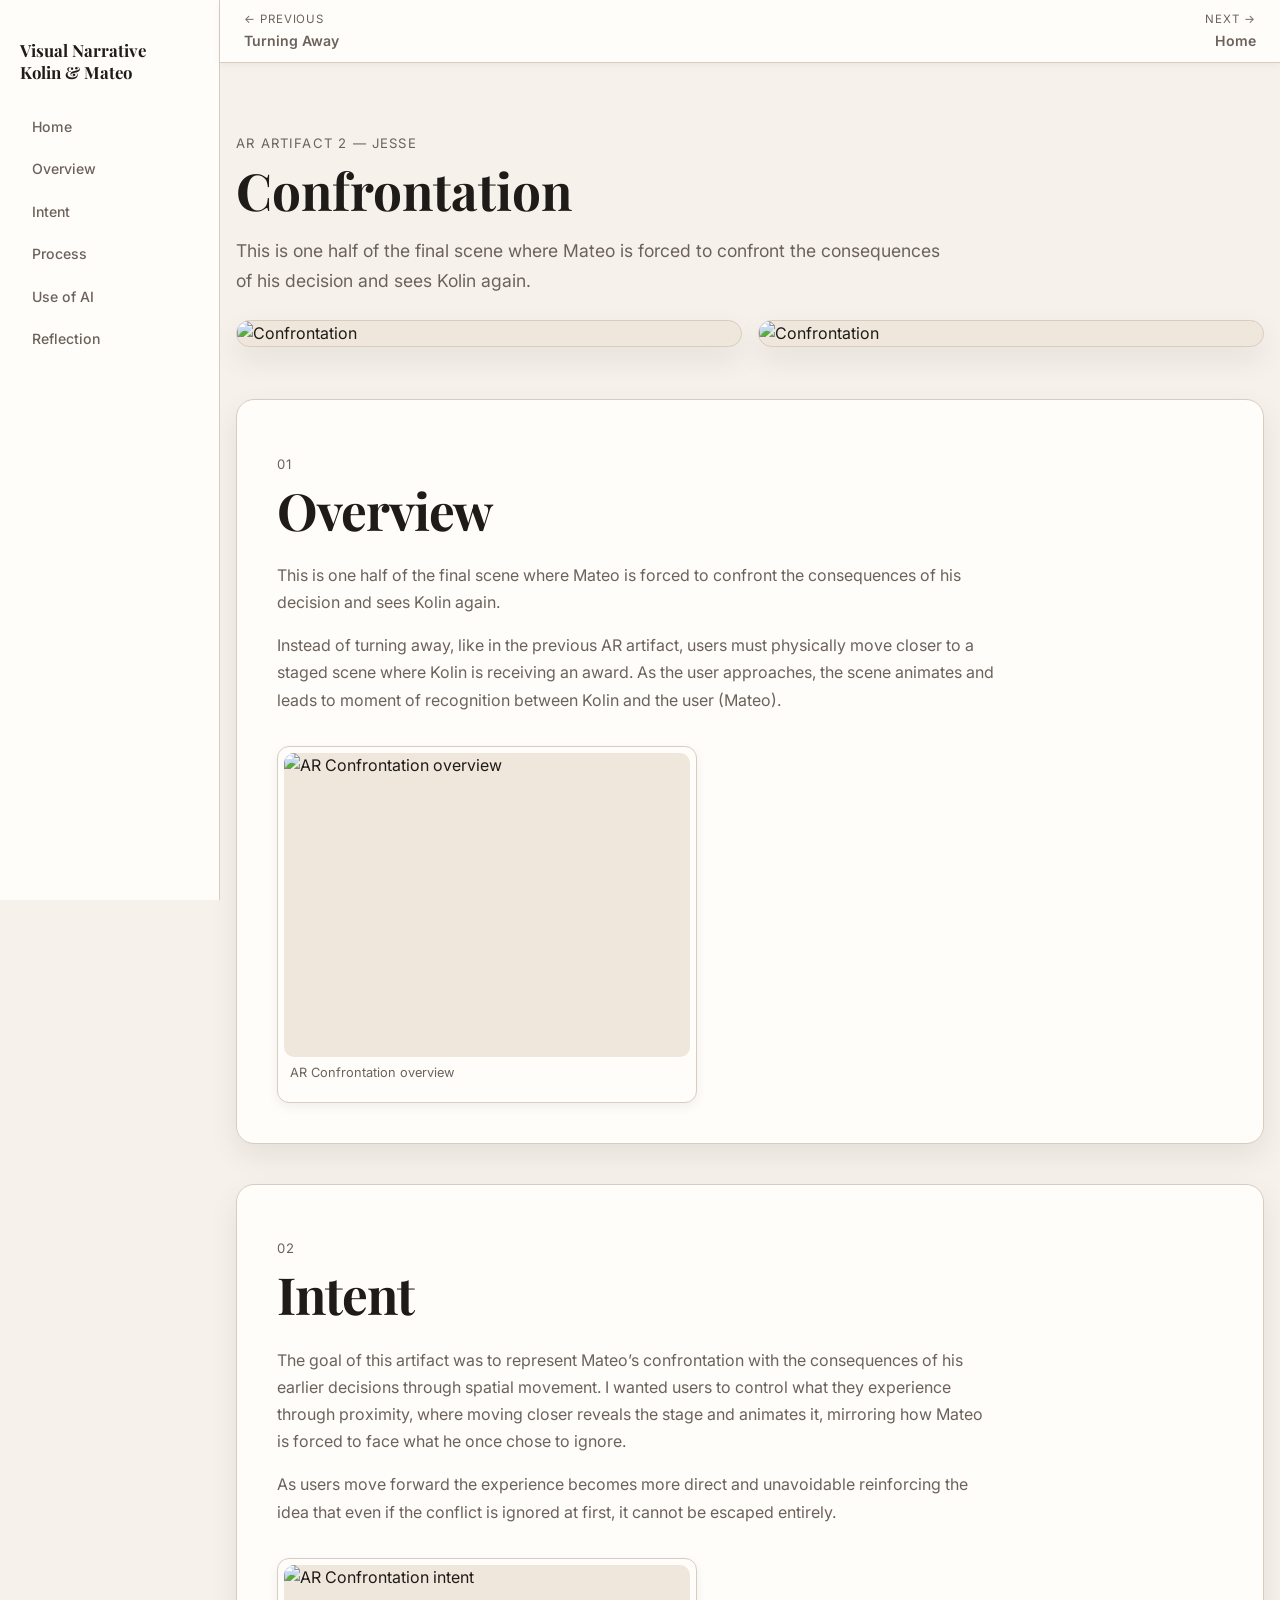
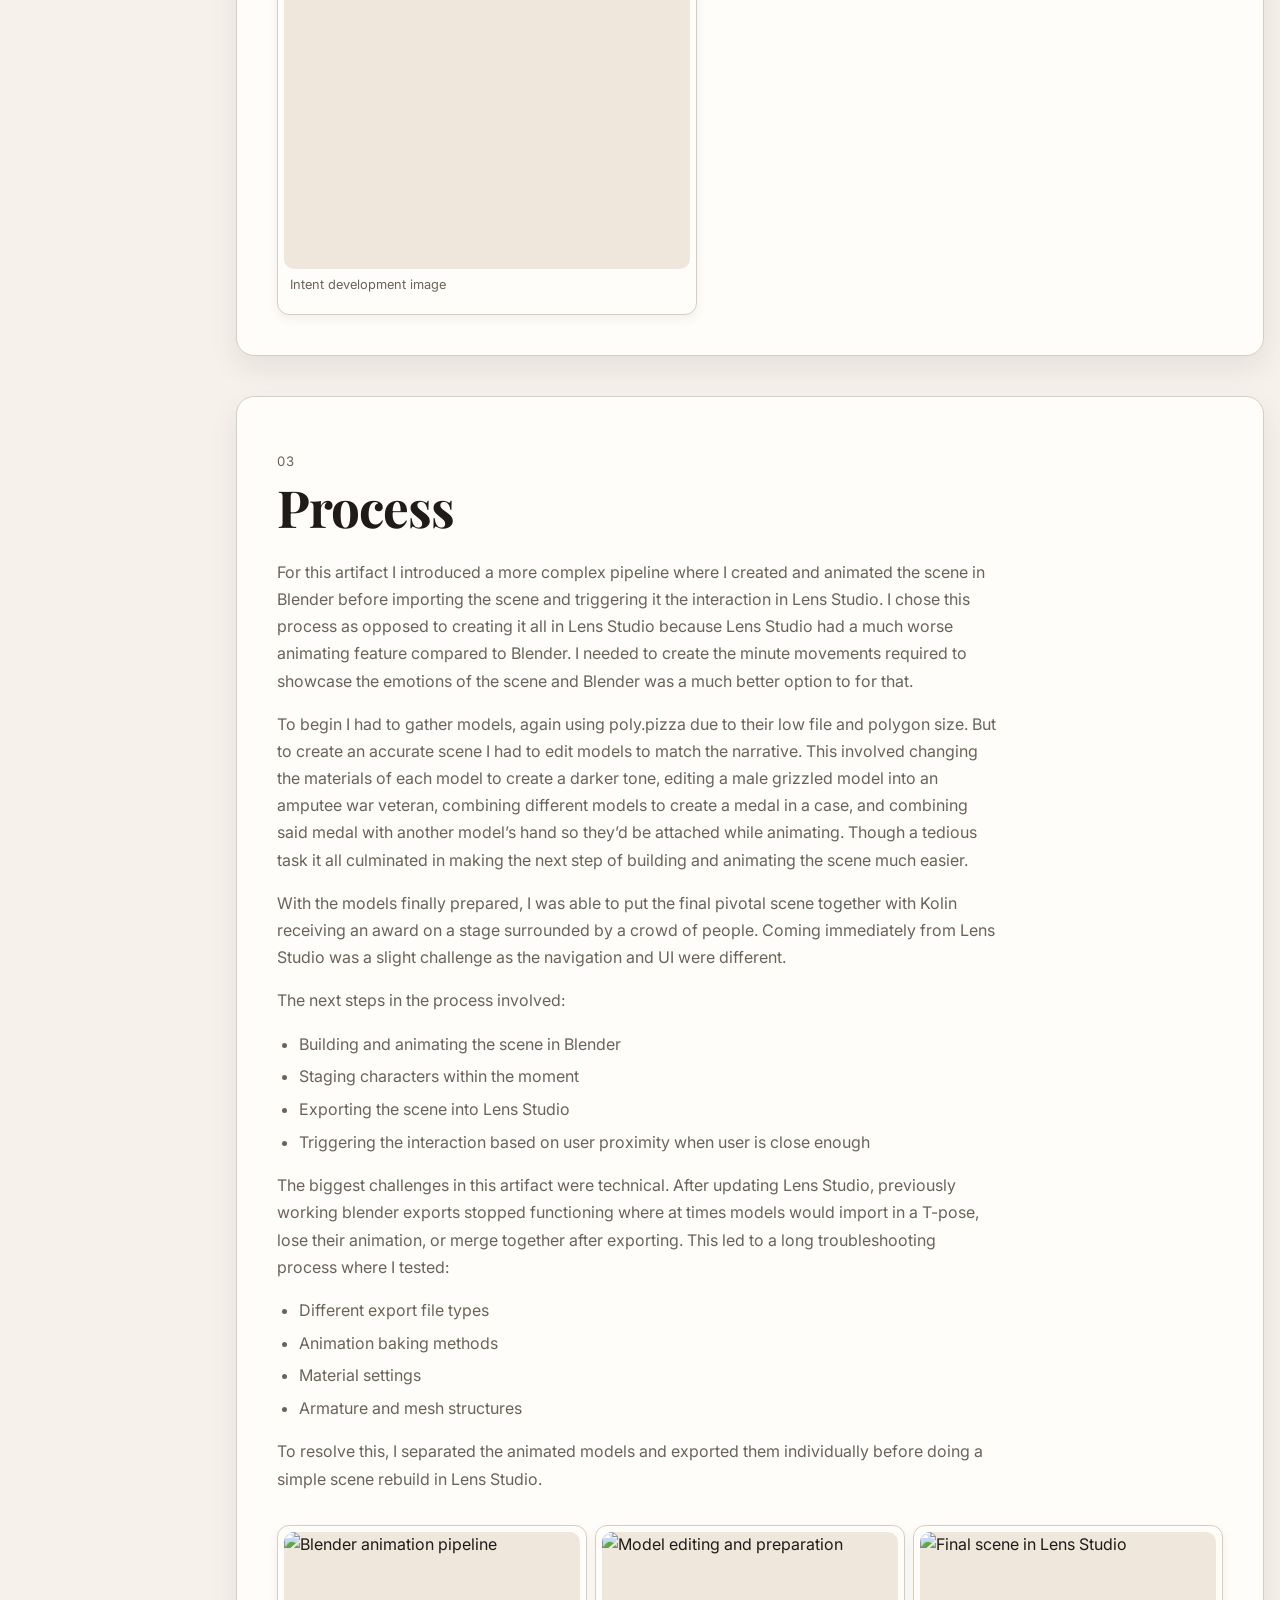
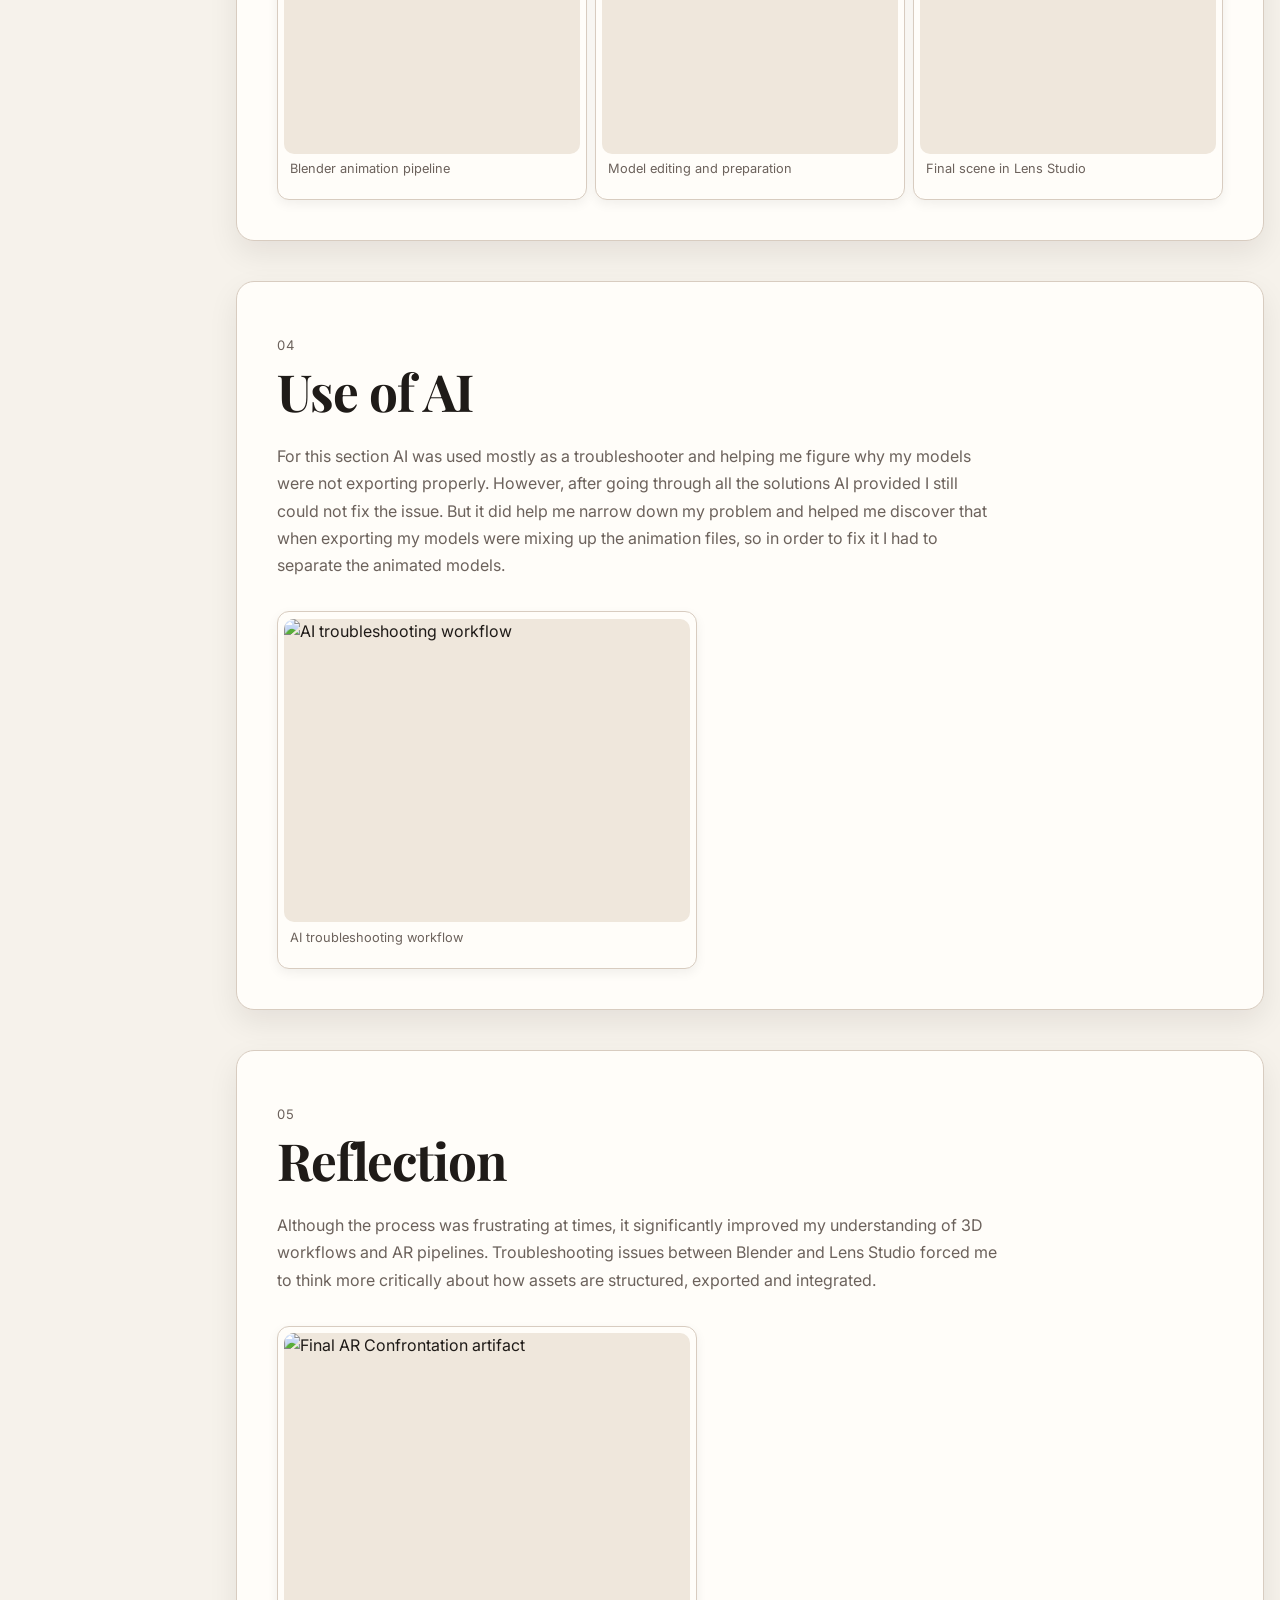
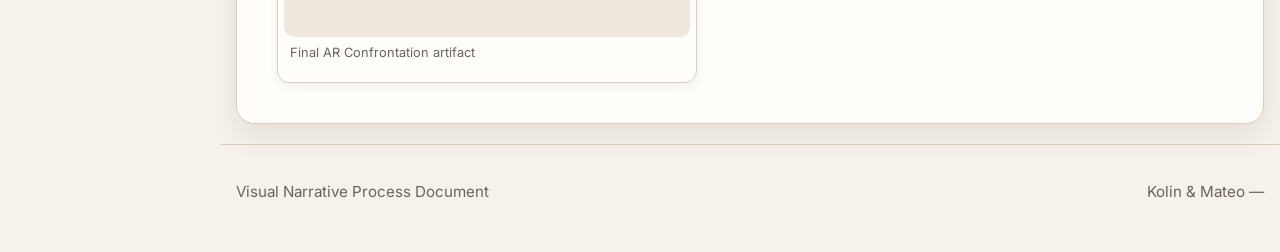
==== ar-confrontation.html @ abfa2b2f "Initial commit: Kolin & Mateo Process Document" ====
<!DOCTYPE html>
<html lang="en">
<head>
  <meta charset="UTF-8" />
  <meta name="viewport" content="width=device-width, initial-scale=1.0" />
  <title>Confrontation | Kolin &amp; Mateo</title>
  <link rel="preconnect" href="https://fonts.googleapis.com">
  <link rel="preconnect" href="https://fonts.gstatic.com" crossorigin>
  <link href="https://fonts.googleapis.com/css2?family=Inter:wght@400;500;600;700;800&family=Playfair+Display:wght@600;700&display=swap" rel="stylesheet">
  <link rel="stylesheet" href="style.css" />
  <script src="script.js" defer></script>
</head>
<body class="has-sidebar">

  <aside class="page-sidebar">
    <div class="sidebar-title"><a href="index.html">Visual Narrative<br>Kolin &amp; Mateo</a></div>
    <nav class="sidebar-nav">
      <a href="index.html">Home</a>
      <a href="#overview">Overview</a>
      <a href="#intent">Intent</a>
      <a href="#process">Process</a>
      <a href="#ai">Use of AI</a>
      <a href="#reflection">Reflection</a>
    </nav>
  </aside>

  <nav class="page-topnav">
    <a href="ar-turn-around.html" class="nav-prev"><span class="nav-label">&larr; Previous</span>Turning Away</a>
    <a href="index.html" class="nav-next"><span class="nav-label">Next &rarr;</span>Home</a>
  </nav>

  <main>
    <section class="page-hero">
      <div class="container">
        <p class="eyebrow">AR Artifact 2 &mdash; Jesse</p>
        <h2>Confrontation</h2>
        <p class="hero-description">This is one half of the final scene where Mateo is forced to confront the consequences of his decision and sees Kolin again.</p>
        <div class="hero-gallery">
          <div class="image-frame">
            <img src="images/ar-confrontation-hero-1.jpg" alt="Confrontation" />
          </div>
          <div class="image-frame">
            <img src="images/ar-confrontation-hero-2.jpg" alt="Confrontation" />
          </div>
        </div>
      </div>
    </section>

    <section class="section" id="overview">
      <div class="container"><div class="section-card">
        <div class="section-heading"><p class="section-label">01</p><h2>Overview</h2></div>
        <div class="content-block">
          <p>This is one half of the final scene where Mateo is forced to confront the consequences of his decision and sees Kolin again.</p>
          <p>Instead of turning away, like in the previous AR artifact, users must physically move closer to a staged scene where Kolin is receiving an award. As the user approaches, the scene animates and leads to moment of recognition between Kolin and the user (Mateo).</p>
        </div>

        <div class="media-grid single">
          <div class="thumb-card">
            <div class="image-frame"><img class="clickable-image" src="images/ar-confrontation-overview.jpg" alt="AR Confrontation overview" data-caption="Overview &mdash; AR confrontation experience" /></div>
            <p class="caption">AR Confrontation overview</p>
          </div>
        </div>
      </div></div>
    </section>

    <section class="section" id="intent">
      <div class="container"><div class="section-card">
        <div class="section-heading"><p class="section-label">02</p><h2>Intent</h2></div>
        <div class="content-block">
          <p>The goal of this artifact was to represent Mateo&rsquo;s confrontation with the consequences of his earlier decisions through spatial movement. I wanted users to control what they experience through proximity, where moving closer reveals the stage and animates it, mirroring how Mateo is forced to face what he once chose to ignore.</p>
          <p>As users move forward the experience becomes more direct and unavoidable reinforcing the idea that even if the conflict is ignored at first, it cannot be escaped entirely.</p>
        </div>

        <div class="media-grid single">
          <div class="thumb-card">
            <div class="image-frame"><img class="clickable-image" src="images/ar-confrontation-intent.jpg" alt="AR Confrontation intent" data-caption="Intent &mdash; proximity-based interaction" /></div>
            <p class="caption">Intent development image</p>
          </div>
        </div>
      </div></div>
    </section>

    <section class="section" id="process">
      <div class="container"><div class="section-card">
        <div class="section-heading"><p class="section-label">03</p><h2>Process</h2></div>
        <div class="content-block">
          <p>For this artifact I introduced a more complex pipeline where I created and animated the scene in Blender before importing the scene and triggering it the interaction in Lens Studio. I chose this process as opposed to creating it all in Lens Studio because Lens Studio had a much worse animating feature compared to Blender. I needed to create the minute movements required to showcase the emotions of the scene and Blender was a much better option to for that.</p>

          <p>To begin I had to gather models, again using poly.pizza due to their low file and polygon size. But to create an accurate scene I had to edit models to match the narrative. This involved changing the materials of each model to create a darker tone, editing a male grizzled model into an amputee war veteran, combining different models to create a medal in a case, and combining said medal with another model&rsquo;s hand so they&rsquo;d be attached while animating. Though a tedious task it all culminated in making the next step of building and animating the scene much easier.</p>

          <p>With the models finally prepared, I was able to put the final pivotal scene together with Kolin receiving an award on a stage surrounded by a crowd of people. Coming immediately from Lens Studio was a slight challenge as the navigation and UI were different.</p>
          <p>The next steps in the process involved:</p>
          <ul>
            <li>Building and animating the scene in Blender</li>
            <li>Staging characters within the moment</li>
            <li>Exporting the scene into Lens Studio</li>
            <li>Triggering the interaction based on user proximity when user is close enough</li>
          </ul>

          <p>The biggest challenges in this artifact were technical. After updating Lens Studio, previously working blender exports stopped functioning where at times models would import in a T-pose, lose their animation, or merge together after exporting. This led to a long troubleshooting process where I tested:</p>
          <ul>
            <li>Different export file types</li>
            <li>Animation baking methods</li>
            <li>Material settings</li>
            <li>Armature and mesh structures</li>
          </ul>
          <p>To resolve this, I separated the animated models and exported them individually before doing a simple scene rebuild in Lens Studio.</p>
        </div>

        <div class="media-grid">
          <div class="thumb-card">
            <div class="image-frame"><img class="clickable-image" src="images/ar-confrontation-process-1.jpg" alt="Blender animation pipeline" data-caption="Process &mdash; Blender animation pipeline" /></div>
            <p class="caption">Blender animation pipeline</p>
          </div>
          <div class="thumb-card">
            <div class="image-frame"><img class="clickable-image" src="images/ar-confrontation-process-2.jpg" alt="Model editing and preparation" data-caption="Process &mdash; model editing and preparation" /></div>
            <p class="caption">Model editing and preparation</p>
          </div>
          <div class="thumb-card">
            <div class="image-frame"><img class="clickable-image" src="images/ar-confrontation-process-3.jpg" alt="Final scene in Lens Studio" data-caption="Process &mdash; final scene in Lens Studio" /></div>
            <p class="caption">Final scene in Lens Studio</p>
          </div>
        </div>
      </div></div>
    </section>

    <section class="section" id="ai">
      <div class="container"><div class="section-card">
        <div class="section-heading"><p class="section-label">04</p><h2>Use of AI</h2></div>
        <div class="content-block">
          <p>For this section AI was used mostly as a troubleshooter and helping me figure why my models were not exporting properly. However, after going through all the solutions AI provided I still could not fix the issue. But it did help me narrow down my problem and helped me discover that when exporting my models were mixing up the animation files, so in order to fix it I had to separate the animated models.</p>
        </div>

        <div class="media-grid single">
          <div class="thumb-card">
            <div class="image-frame"><img class="clickable-image" src="images/ar-confrontation-ai.jpg" alt="AI troubleshooting workflow" data-caption="Use of AI &mdash; troubleshooting export issues" /></div>
            <p class="caption">AI troubleshooting workflow</p>
          </div>
        </div>
      </div></div>
    </section>

    <section class="section" id="reflection">
      <div class="container"><div class="section-card">
        <div class="section-heading"><p class="section-label">05</p><h2>Reflection</h2></div>
        <div class="content-block">
          <p>Although the process was frustrating at times, it significantly improved my understanding of 3D workflows and AR pipelines. Troubleshooting issues between Blender and Lens Studio forced me to think more critically about how assets are structured, exported and integrated.</p>
        </div>

        <div class="media-grid single">
          <div class="thumb-card">
            <div class="image-frame"><img class="clickable-image" src="images/ar-confrontation-reflection.jpg" alt="Final AR Confrontation artifact" data-caption="Reflection &mdash; final AR artifact" /></div>
            <p class="caption">Final AR Confrontation artifact</p>
          </div>
        </div>
      </div></div>
    </section>
  </main>

  <footer class="site-footer"><div class="container footer-content"><p>Visual Narrative Process Document</p><p>Kolin &amp; Mateo &mdash;</p></div></footer>
</body>
</html>
---- style.css ----
/* ══════════════════════════════════════════════════
   style.css — Kolin & Mateo Process Document
   Base tokens + Gallery system + Artifact page styles
   ══════════════════════════════════════════════════ */

/* ── Design Tokens ── */
:root {
  --bg: #f6f2eb;
  --surface: #fffdf9;
  --surface-2: #efe7dc;
  --text: #1f1b18;
  --muted: #6c625c;
  --line: #d8ccc0;

  --accent-war: #7b2d26;
  --accent-war-dark: #351714;
  --accent-ar: #3c5a72;
  --accent-ar-dark: #1f313f;

  --shadow: 0 12px 30px rgba(22, 16, 12, 0.08);
  --radius-lg: 24px;
  --radius-md: 18px;
  --radius-sm: 12px;

  --max-width: 1180px;

  /* Gallery-specific tokens — tweak these to customise */
  --circle-size-active: 280px;      /* Active circle diameter */
  --circle-size-inactive: 140px;    /* Inactive circle diameter */
  --circle-gap: 1.5rem;             /* Space between circles */
  --circle-transition: 0.6s;        /* Scale/opacity transition duration */
  --circle-easing: cubic-bezier(0.22, 1, 0.36, 1); /* Smooth ease-out */
  --spin-speed: 0.15;               /* Degrees of rotation per pixel scrolled */
}

/* ── Reset & Base ── */
* { box-sizing: border-box; }
html { scroll-behavior: smooth; }

body {
  margin: 0;
  font-family: "Inter", sans-serif;
  background: var(--bg);
  color: var(--text);
  line-height: 1.6;
}

img { max-width: 100%; display: block; }
a   { color: inherit; text-decoration: none; }

.container {
  width: min(100% - 2rem, var(--max-width));
  margin: 0 auto;
}

/* ── Sticky Header ── */
.site-header {
  position: sticky;
  top: 0;
  z-index: 100;
  backdrop-filter: blur(10px);
  background: rgba(246, 242, 235, 0.88);
  border-bottom: 1px solid rgba(216, 204, 192, 0.8);
}

.nav {
  display: flex;
  justify-content: space-between;
  align-items: center;
  gap: 2rem;
  padding: 1rem 0;
}

.logo-line {
  display: block;
  font-size: 0.8rem;
  letter-spacing: 0.08em;
  text-transform: uppercase;
  color: var(--muted);
}

.logo h1 {
  margin: 0.15rem 0 0;
  font-size: 1.25rem;
  font-weight: 800;
}

.site-nav {
  display: flex;
  gap: 1.25rem;
  flex-wrap: wrap;
}

.site-nav a {
  font-size: 0.95rem;
  color: var(--muted);
  padding: 0.3rem 0.6rem;
  border-radius: var(--radius-sm);
  transition: color 0.2s ease, background 0.2s ease;
}

.site-nav a:hover {
  color: var(--text);
}

.site-nav a.active {
  background: var(--text);
  color: var(--surface);
  font-weight: 600;
}

/* ── Hero ── */
.hero {
  padding: 6rem 0 4rem;
}

.hero-grid {
  display: grid;
  grid-template-columns: 1.2fr 0.8fr;
  gap: 3rem;
  align-items: center;
}

.hero-text {
  /* text side needs no extra styles */
}

.hero-images {
  display: flex;
  gap: 1.25rem;
  justify-content: center;
  align-items: flex-end;
}

.hero-img-wrapper {
  position: relative;
  flex: 1;
  max-width: 220px;
  border-radius: var(--radius-md);
  overflow: hidden;
  box-shadow: var(--shadow);
  border: 1px solid var(--line);
}

/* Offset the second image upward for a staggered editorial feel */
.hero-img-wrapper:nth-child(2) {
  transform: translateY(-2rem);
}

.hero-img-wrapper img {
  width: 100%;
  aspect-ratio: 2 / 3;
  object-fit: cover;
  display: block;
}

.hero-img-label {
  position: absolute;
  bottom: 0;
  left: 0;
  right: 0;
  padding: 0.6rem 0.75rem;
  font-size: 0.82rem;
  font-weight: 700;
  letter-spacing: 0.04em;
  text-transform: uppercase;
  color: #fff;
  background: linear-gradient(to top, rgba(31, 27, 24, 0.7), transparent);
}

.eyebrow,
.section-label {
  font-size: 0.82rem;
  text-transform: uppercase;
  letter-spacing: 0.09em;
  color: var(--muted);
  margin-bottom: 0.5rem;
}

.hero h2,
.hero-headline,
.section-heading h2,
.feature-text h2 {
  font-family: "Playfair Display", serif;
  line-height: 1.08;
  letter-spacing: -0.02em;
}

.hero-headline {
  font-size: clamp(2.8rem, 5.5vw, 5rem);
  margin: 0 0 1.25rem;
  max-width: 14ch;
}

.hero-description {
  max-width: 52ch;
  color: var(--muted);
  font-size: 1.1rem;
  line-height: 1.7;
}

.hero-buttons {
  margin-top: 2rem;
  display: flex;
  gap: 1rem;
  flex-wrap: wrap;
}

/* ── Buttons ── */
.btn {
  display: inline-flex;
  align-items: center;
  justify-content: center;
  min-height: 48px;
  padding: 0.8rem 1.15rem;
  border-radius: 999px;
  font-weight: 600;
  border: 1px solid transparent;
  transition: 0.2s ease;
  cursor: pointer;
  font-family: inherit;
  font-size: 0.95rem;
}

.btn-primary {
  background: var(--text);
  color: #fff;
}

.btn-primary:hover {
  transform: translateY(-1px);
}

.btn-secondary {
  border-color: var(--line);
  background: transparent;
}

.btn-secondary:hover {
  background: rgba(255, 255, 255, 0.4);
}

.btn-sm {
  min-height: 40px;
  padding: 0.5rem 1rem;
  font-size: 0.88rem;
}


/* ══════════════════════════════════════════════════
   GALLERY — Scroll-Driven Circular Showcase
   ══════════════════════════════════════════════════ */

/* The section itself has no padding; the runway creates scroll room */
.gallery-section {
  position: relative;
}

/* Tall invisible block that provides scroll distance for the animation.
   Each item gets ~100vh of scroll space. */
.gallery-scroll-runway {
  height: 800vh; /* 8 items × 100vh per item */
  position: relative;
}

/* The visible gallery stays pinned while the user scrolls through the runway */
.gallery-sticky {
  position: sticky;
  top: 0;
  height: 100vh;
  display: flex;
  align-items: center;
  overflow: hidden;
}

/* Desktop: circles left, info right */
.gallery-layout {
  display: grid;
  grid-template-columns: 1fr 1fr;
  gap: 4rem;
  align-items: center;
}

/* ── Circle Cluster ── */
.gallery-circles {
  display: flex;
  flex-wrap: wrap;
  justify-content: center;
  align-items: center;
  gap: var(--circle-gap);
  padding: 2rem 0;
}

/* Individual circle button */
.gallery-circle {
  width: var(--circle-size-inactive);
  height: var(--circle-size-inactive);
  border-radius: 50%;
  overflow: hidden;
  border: 2px solid var(--line);
  background: var(--surface-2);
  padding: 0;
  cursor: pointer;
  position: relative;
  flex-shrink: 0;

  /* Smooth transitions for scale, opacity, border, and shadow */
  transition:
    width var(--circle-transition) var(--circle-easing),
    height var(--circle-transition) var(--circle-easing),
    opacity var(--circle-transition) var(--circle-easing),
    border-color var(--circle-transition) var(--circle-easing),
    box-shadow var(--circle-transition) var(--circle-easing);

  opacity: 0.5;
}

.gallery-circle img {
  width: 100%;
  height: 100%;
  object-fit: cover;
  border-radius: 50%;
  pointer-events: none;

  /* Rotation is applied via JS inline style */
  transition: transform 0.1s linear;
}

/* Active state — circle grows and becomes fully opaque */
.gallery-circle.is-active {
  width: var(--circle-size-active);
  height: var(--circle-size-active);
  opacity: 1;
  border-color: var(--text);
  box-shadow: 0 8px 40px rgba(22, 16, 12, 0.14);
}

/* Subtle hover for inactive circles */
.gallery-circle:not(.is-active):hover {
  opacity: 0.75;
  border-color: var(--muted);
}

/* Focus ring for keyboard navigation */
.gallery-circle:focus-visible {
  outline: 3px solid var(--accent-ar);
  outline-offset: 3px;
}

/* ── Info Panel ── */
.gallery-info {
  display: flex;
  flex-direction: column;
  gap: 1.5rem;
}

/* Counter: "01 / 05" */
.gallery-counter {
  font-size: 0.82rem;
  letter-spacing: 0.1em;
  text-transform: uppercase;
  color: var(--muted);
  font-weight: 600;
}

.gallery-counter-current {
  color: var(--text);
  font-size: 1rem;
}

.gallery-counter-sep {
  margin: 0 0.35rem;
  opacity: 0.4;
}

/* Detail blocks — only one visible at a time */
.gallery-details {
  position: relative;
  min-height: 220px;
}

.gallery-detail {
  position: absolute;
  top: 0;
  left: 0;
  width: 100%;
  opacity: 0;
  transform: translateY(12px);
  pointer-events: none;
  transition:
    opacity 0.45s ease,
    transform 0.45s var(--circle-easing);
}

.gallery-detail.is-visible {
  opacity: 1;
  transform: translateY(0);
  pointer-events: auto;
  position: relative;
}

.gallery-detail h3 {
  font-family: "Playfair Display", serif;
  font-size: clamp(1.6rem, 3vw, 2.4rem);
  margin: 0 0 0.5rem;
  letter-spacing: -0.01em;
  line-height: 1.15;
}

.gallery-detail-subtitle {
  font-size: 0.85rem;
  font-weight: 600;
  color: var(--muted);
  text-transform: uppercase;
  letter-spacing: 0.06em;
  margin: 0 0 0.75rem;
}

.gallery-detail p {
  color: var(--muted);
  line-height: 1.65;
  max-width: 48ch;
}

.gallery-detail .btn {
  margin-top: 0.75rem;
}

/* ── Prev / Next Controls ── */
.gallery-nav {
  display: flex;
  gap: 0.75rem;
  padding-top: 0.5rem;
  border-top: 1px solid var(--line);
}

.gallery-nav-btn {
  display: inline-flex;
  align-items: center;
  gap: 0.4rem;
  padding: 0.5rem 0.75rem;
  border: 1px solid var(--line);
  border-radius: 999px;
  background: transparent;
  color: var(--muted);
  font-family: inherit;
  font-size: 0.85rem;
  font-weight: 600;
  cursor: pointer;
  transition: color 0.2s ease, border-color 0.2s ease, background 0.2s ease;
}

.gallery-nav-btn:hover {
  color: var(--text);
  border-color: var(--text);
  background: rgba(255, 255, 255, 0.5);
}

.gallery-nav-btn svg {
  width: 16px;
  height: 16px;
}


/* ══════════════════════════════════════════════════
   SECTIONS — About / Cards (shared with artifact pages)
   ══════════════════════════════════════════════════ */

.section {
  padding: 5rem 0;
}

.alt-bg {
  background: linear-gradient(to bottom, rgba(255,255,255,0.22), rgba(239,231,220,0.45));
}

.section-heading {
  margin-bottom: 2rem;
}

.section-heading h2 {
  font-size: clamp(2rem, 4vw, 3.2rem);
  margin: 0;
}

.section-intro {
  max-width: 65ch;
  color: var(--muted);
  margin-top: 0.75rem;
}

.two-column {
  display: grid;
  grid-template-columns: repeat(2, 1fr);
  gap: 1.25rem;
}

/* ── Video Embed ── */
.video-wrapper {
  position: relative;
  width: 100%;
  padding-bottom: 56.25%; /* 16:9 aspect ratio */
  border-radius: var(--radius-lg);
  overflow: hidden;
  box-shadow: var(--shadow);
  border: 1px solid var(--line);
  background: #000;
}

.video-wrapper iframe {
  position: absolute;
  top: 0;
  left: 0;
  width: 100%;
  height: 100%;
  border: 0;
}

/* ── Content Blocks (artifact pages) ── */
.content-block {
  max-width: 72ch;
  margin-bottom: 2rem;
}

.content-block p {
  color: var(--muted);
  line-height: 1.7;
  margin-top: 0;
  margin-bottom: 1rem;
}

.content-block ul {
  padding-left: 1.4rem;
  margin: 0 0 1rem;
  color: var(--muted);
  line-height: 1.7;
}

.content-block li {
  margin-bottom: 0.35rem;
}

/* ── Media Grid (flexible image grid for artifact pages) ── */
.media-grid {
  display: grid;
  grid-template-columns: repeat(3, 1fr);
  gap: 0.5rem;
  margin-top: 1.5rem;
}

/* When only 1 image, don't stretch across all 3 cols */
.media-grid.single {
  grid-template-columns: 1fr;
  max-width: 420px;
}

/* ── Image Frames (enforces consistent 4:3 aspect ratio) ── */
.image-frame {
  aspect-ratio: 4 / 3;
  overflow: hidden;
  border-radius: var(--radius-sm);
  background: var(--surface-2);
}

.image-frame img {
  width: 100%;
  height: 100%;
  object-fit: cover;
  display: block;
}

/* Hover effects for clickable images */
.clickable-image {
  cursor: zoom-in;
  transition: transform 0.3s ease, opacity 0.2s ease;
}

.image-frame .clickable-image:hover {
  transform: scale(1.05);
  opacity: 0.92;
}

/* Image grids */
.image-grid {
  display: grid;
  gap: 1.25rem;
  margin-top: 1.5rem;
}

.image-grid.three-up {
  grid-template-columns: repeat(3, 1fr);
}

.card {
  background: var(--surface);
  border: 1px solid var(--line);
  border-radius: var(--radius-md);
  padding: 1.5rem;
  box-shadow: var(--shadow);
}

.card h3 {
  margin-top: 0;
  margin-bottom: 0.65rem;
}

.card p,
.card li {
  color: var(--muted);
}

.card ul {
  padding-left: 1.2rem;
  margin: 0;
}

/* ── Team Grid ── */
.team-grid {
  display: grid;
  grid-template-columns: repeat(4, 1fr);
  gap: 1.25rem;
}

.team-roles {
  list-style: none;
  padding-left: 0;
  margin: 0;
  display: flex;
  flex-direction: column;
  gap: 0.35rem;
}

.team-roles li {
  font-size: 0.92rem;
  color: var(--muted);
  line-height: 1.45;
}


/* ══════════════════════════════════════════════════
   ARTIFACT PAGES — Grid, Cards, Features
   (Preserved for tv-address.html, vr-experience.html, etc.)
   ══════════════════════════════════════════════════ */

.hero h2 {
  font-size: clamp(2.6rem, 5vw, 4.8rem);
  margin: 0 0 1rem;
  max-width: 10ch;
}

.hero-visual {
  display: flex;
  justify-content: center;
}

.split-card {
  width: 100%;
  min-height: 430px;
  display: grid;
  grid-template-columns: 1fr 1fr;
  border-radius: var(--radius-lg);
  overflow: hidden;
  box-shadow: var(--shadow);
  border: 1px solid rgba(0, 0, 0, 0.04);
}

.split-panel {
  padding: 2rem;
  display: flex;
  flex-direction: column;
  justify-content: end;
}

.split-panel span {
  font-size: 2rem;
  font-weight: 800;
  margin-bottom: 0.35rem;
}

.split-panel p {
  margin: 0;
  opacity: 0.88;
}

.split-left {
  background:
    linear-gradient(180deg, rgba(33, 17, 16, 0.1), rgba(33, 17, 16, 0.5)),
    linear-gradient(135deg, #8f4238, #2b1614);
  color: #fff4f2;
}

.split-right {
  background:
    linear-gradient(180deg, rgba(27, 39, 52, 0.1), rgba(27, 39, 52, 0.32)),
    linear-gradient(135deg, #d7e4ef, #8ea8bf);
  color: #11202d;
}

.artifact-grid {
  display: grid;
  grid-template-columns: repeat(3, 1fr);
  gap: 1.5rem;
}

.artifact-card {
  background: var(--surface);
  border: 1px solid var(--line);
  border-radius: var(--radius-md);
  overflow: hidden;
  box-shadow: var(--shadow);
}

.artifact-image {
  min-height: 220px;
  display: flex;
  align-items: center;
  justify-content: center;
  font-weight: 600;
  letter-spacing: 0.03em;
}

.placeholder {
  color: rgba(255,255,255,0.86);
  background:
    linear-gradient(135deg, rgba(123,45,38,0.88), rgba(60,90,114,0.88));
}

.artifact-content {
  padding: 1.25rem;
}

.artifact-content h3 {
  margin: 0 0 0.35rem;
}

.artifact-subtitle {
  margin-top: 0;
  color: var(--text);
  font-weight: 600;
  opacity: 0.8;
}

.section-feature {
  overflow: hidden;
}

.feature-grid {
  display: grid;
  grid-template-columns: 1fr 0.95fr;
  gap: 2rem;
  align-items: center;
}

.feature-grid.reverse {
  grid-template-columns: 0.95fr 1fr;
}

.feature-text h2 {
  font-size: clamp(2rem, 4vw, 3.1rem);
  margin: 0 0 1rem;
}

.feature-text p {
  color: var(--muted);
}

.feature-visual {
  display: flex;
  justify-content: center;
}

.feature-placeholder {
  width: 100%;
  min-height: 420px;
  border-radius: var(--radius-lg);
  display: flex;
  align-items: center;
  justify-content: center;
  font-weight: 700;
  letter-spacing: 0.04em;
  box-shadow: var(--shadow);
  border: 1px solid rgba(255,255,255,0.08);
}

.vr-theme .feature-placeholder {
  background:
    linear-gradient(160deg, rgba(20,13,12,0.45), rgba(20,13,12,0.1)),
    linear-gradient(135deg, #291514, #8b352d);
  color: #fff0ec;
}

.ar-theme .feature-placeholder {
  background:
    linear-gradient(160deg, rgba(20,32,43,0.12), rgba(20,32,43,0.05)),
    linear-gradient(135deg, #d5e4ef, #587894);
  color: #10202d;
}

.mini-cards {
  display: grid;
  grid-template-columns: repeat(3, 1fr);
  gap: 1rem;
  margin-top: 1.5rem;
}

.mini-card {
  background: rgba(255,255,255,0.55);
  border: 1px solid var(--line);
  border-radius: var(--radius-sm);
  padding: 1rem;
}

.mini-card h3 {
  margin: 0 0 0.35rem;
  font-size: 1rem;
}

.mini-card p {
  margin: 0;
  font-size: 0.95rem;
}

.reflection-card {
  max-width: 900px;
}


/* ── Footer ── */
.site-footer {
  border-top: 1px solid var(--line);
  padding: 1.25rem 0 2rem;
}

.footer-content {
  display: flex;
  justify-content: space-between;
  gap: 1rem;
  flex-wrap: wrap;
  color: var(--muted);
  font-size: 0.95rem;
}


/* ══════════════════════════════════════════════════
   ARTIFACT PAGE EXTRAS — Gallery, Nav, Paths, Modal
   ══════════════════════════════════════════════════ */

/* Page Hero (artifact pages) */
.page-hero {
  padding: 4rem 0 2rem;
}

.page-hero .hero-split {
  display: flex;
  align-items: flex-start;
  gap: 2.5rem;
}

.page-hero .hero-text {
  flex: 1;
  min-width: 0;
}

.page-hero .hero-image {
  flex: 0 0 320px;
  max-width: 320px;
  border-radius: var(--radius-md);
  overflow: hidden;
}

.page-hero .hero-image img {
  width: 100%;
  height: auto;
  display: block;
  border-radius: var(--radius-md);
}

/* Hero image gallery — single or multiple side by side */
.hero-gallery {
  display: flex;
  gap: 1rem;
  margin-top: 1.5rem;
}

.hero-gallery .image-frame {
  flex: 1 1 0;
  min-width: 0;
  aspect-ratio: auto;
  border-radius: var(--radius-md);
  overflow: hidden;
  border: 1px solid var(--line);
  box-shadow: var(--shadow);
}

.hero-gallery .image-frame img {
  width: 100%;
  height: auto;
  object-fit: contain;
  display: block;
}

/* Single hero image — no side-by-side, just centered */
.hero-gallery.single {
  max-width: 420px;
}

@media (max-width: 700px) {
  .hero-gallery {
    flex-direction: column;
  }
  .hero-gallery.single {
    max-width: 100%;
  }
  .page-hero .hero-split {
    flex-direction: column;
  }
  .page-hero .hero-image {
    flex: none;
    max-width: 100%;
  }
}

.page-hero h2 {
  font-family: "Playfair Display", serif;
  font-size: clamp(2rem, 4vw, 3.4rem);
  line-height: 1.1;
  margin: 0 0 0.75rem;
}

.page-hero .eyebrow {
  margin-bottom: 0.5rem;
}

.page-hero .hero-description {
  max-width: 65ch;
}

/* ── Sidebar Layout (artifact pages) ── */
.page-sidebar {
  position: fixed;
  top: 0;
  left: 0;
  width: 220px;
  height: 100vh;
  background: var(--surface);
  border-right: 1px solid var(--line);
  padding: 2.5rem 1.25rem 2rem;
  z-index: 90;
  overflow-y: auto;
  display: flex;
  flex-direction: column;
  gap: 1.5rem;
}

.sidebar-title {
  font-family: "Playfair Display", serif;
  font-size: 1.05rem;
  line-height: 1.3;
  color: var(--text);
  font-weight: 700;
}

.sidebar-title a {
  color: inherit;
  text-decoration: none;
}

.sidebar-nav {
  display: flex;
  flex-direction: column;
  gap: 0.25rem;
}

.sidebar-nav a {
  display: block;
  padding: 0.5rem 0.75rem;
  border-radius: var(--radius-sm);
  font-size: 0.88rem;
  font-weight: 500;
  color: var(--muted);
  transition: background 0.15s ease, color 0.15s ease;
}

.sidebar-nav a:hover {
  background: var(--surface-2);
  color: var(--text);
}

.sidebar-nav a.active {
  background: var(--text);
  color: var(--surface);
  font-weight: 600;
}

.has-sidebar .section {
  padding: 1.25rem 0;
}

/* ── Fixed Top Page Nav ── */
.page-topnav {
  position: fixed;
  top: 0;
  left: 220px;
  right: 0;
  z-index: 95;
  display: flex;
  justify-content: space-between;
  align-items: center;
  padding: 0.6rem 1.5rem;
  background: var(--surface);
  border-bottom: 1px solid var(--line);
  box-shadow: 0 2px 8px rgba(22, 16, 12, 0.05);
}

.page-topnav a {
  font-size: 0.88rem;
  font-weight: 600;
  color: var(--muted);
  transition: color 0.2s ease;
}

.page-topnav a:hover {
  color: var(--text);
}

.page-topnav .nav-next {
  text-align: right;
}

.page-topnav .nav-label {
  display: block;
  font-size: 0.72rem;
  text-transform: uppercase;
  letter-spacing: 0.08em;
  font-weight: 400;
  color: var(--muted);
  margin-bottom: 0.1rem;
}

/* Push main content below the fixed topnav */
.has-sidebar main {
  padding-top: 3.5rem;
}

/* Main content shifts right when sidebar is present */
.has-sidebar .site-header {
  margin-left: 220px;
}

.has-sidebar main {
  margin-left: 220px;
}

.has-sidebar .site-footer {
  margin-left: 220px;
}

/* ── Section Cards (artifact pages with sidebar) ── */
.section-card {
  background: var(--surface);
  border: 1px solid var(--line);
  border-radius: var(--radius-md);
  padding: 2.5rem;
  box-shadow: var(--shadow);
  margin-bottom: 0;
}

.section-card .section-heading {
  margin-bottom: 1.5rem;
}

.section-divider {
  width: 80px;
  height: 4px;
  background: linear-gradient(90deg, var(--accent-war), var(--accent-ar));
  border: none;
  border-radius: 999px;
  margin: 2.5rem 0;
}

/* Thumb cards inside media-grid */
.media-grid .thumb-card {
  background: var(--surface);
  border-radius: var(--radius-sm);
  padding: 0.4rem;
  box-shadow: 0 4px 12px rgba(22, 16, 12, 0.06);
  border: 1px solid var(--line);
  transition: transform 0.18s ease, box-shadow 0.18s ease;
}

.media-grid .thumb-card:hover {
  transform: translateY(-3px);
  box-shadow: 0 10px 26px rgba(22, 16, 12, 0.1);
}

.media-grid .thumb-card .image-frame {
  border-radius: calc(var(--radius-sm) - 2px);
}

.media-grid .thumb-card .caption {
  margin-top: 0.35rem;
  padding: 0 0.35rem;
  font-size: 0.8rem;
  color: var(--muted);
}

/* Image Gallery (artifact pages) */
.image-gallery {
  display: grid;
  grid-template-columns: repeat(auto-fill, minmax(280px, 1fr));
  gap: 1.25rem;
  margin-top: 1.5rem;
}

.gallery-item {
  position: relative;
  overflow: hidden;
  border-radius: var(--radius-sm);
  border: 1px solid var(--line);
  box-shadow: var(--shadow);
  background: var(--surface);
}

.gallery-item img {
  width: 100%;
  aspect-ratio: 3 / 2;
  object-fit: cover;
  cursor: pointer;
  transition: transform 0.3s ease;
}

.gallery-item img:hover {
  transform: scale(1.03);
}

.gallery-item figcaption {
  padding: 0.75rem 1rem;
  font-size: 0.9rem;
  color: var(--muted);
}

/* Page Navigation (artifact pages) */
.page-nav {
  display: flex;
  justify-content: space-between;
  align-items: center;
  gap: 1rem;
  padding: 2.5rem 0;
  border-top: 1px solid var(--line);
  margin-top: 2rem;
}

.page-nav a {
  font-weight: 600;
  color: var(--muted);
  transition: color 0.2s ease;
}

.page-nav a:hover {
  color: var(--text);
}

.page-nav .nav-next {
  margin-left: auto;
  text-align: right;
}

.page-nav .nav-label {
  display: block;
  font-size: 0.78rem;
  text-transform: uppercase;
  letter-spacing: 0.08em;
  color: var(--muted);
  margin-bottom: 0.15rem;
  font-weight: 400;
}

/* Path Choice (TV Address page) */
.path-buttons {
  display: flex;
  gap: 1.25rem;
  flex-wrap: wrap;
  margin-top: 1.5rem;
  justify-content: center;
}

.path-btn {
  flex: 1 1 240px;
  max-width: 360px;
  padding: 2rem 1.5rem;
  border-radius: var(--radius-md);
  text-align: center;
  font-weight: 700;
  font-size: 1.15rem;
  box-shadow: var(--shadow);
  border: 1px solid rgba(0,0,0,0.04);
  transition: transform 0.2s ease, box-shadow 0.2s ease;
}

.path-btn:hover {
  transform: translateY(-3px);
  box-shadow: 0 16px 40px rgba(22, 16, 12, 0.14);
}

.path-btn-mateo {
  background: linear-gradient(135deg, #d5e4ef, #8ea8bf);
  color: #10202d;
}

.path-btn-kolin {
  background: linear-gradient(135deg, #8f4238, #2b1614);
  color: #fff4f2;
}

.path-btn span {
  display: block;
  font-size: 0.85rem;
  font-weight: 400;
  margin-top: 0.35rem;
  opacity: 0.8;
}

/* Modal / Lightbox with Zoom & Pan */
.modal-overlay {
  position: fixed;
  inset: 0;
  z-index: 1000;
  background: rgba(0, 0, 0, 0.9);
  display: flex;
  align-items: center;
  justify-content: center;
  flex-direction: column;
  gap: 1rem;
  opacity: 0;
  visibility: hidden;
  transition: opacity 0.3s ease, visibility 0.3s ease;
}

.modal-overlay.active {
  opacity: 1;
  visibility: visible;
}

.modal-close {
  position: fixed;
  top: 1rem;
  right: 1.5rem;
  background: none;
  border: none;
  color: rgba(255, 255, 255, 0.7);
  font-size: 2.5rem;
  cursor: pointer;
  line-height: 1;
  z-index: 1001;
  transition: color 0.2s ease;
}

.modal-close:hover {
  color: #fff;
}

.modal-image-wrapper {
  overflow: hidden;
  display: flex;
  align-items: center;
  justify-content: center;
  max-width: 90vw;
  max-height: 80vh;
}

.modal-image-wrapper img {
  max-width: 90vw;
  max-height: 80vh;
  object-fit: contain;
  cursor: zoom-in;
  transform-origin: center center;
  transition: transform 0.15s ease;
  user-select: none;
  -webkit-user-drag: none;
  border-radius: var(--radius-sm);
}

.modal-image-wrapper img.is-zoomed {
  cursor: grab;
}

.modal-image-wrapper img.is-dragging {
  cursor: grabbing;
  transition: none;
}

.modal-caption {
  color: rgba(255, 255, 255, 0.82);
  font-size: 0.95rem;
  text-align: center;
}


/* ══════════════════════════════════════════════════
   RESPONSIVE
   ══════════════════════════════════════════════════ */

@media (max-width: 1024px) {
  /* Sidebar collapses on tablet */
  .page-sidebar {
    display: none;
  }

  .has-sidebar .site-header,
  .has-sidebar main,
  .has-sidebar .site-footer {
    margin-left: 0;
  }

  .page-topnav {
    left: 0;
  }

  .section-card {
    padding: 2rem 1.5rem;
  }

  /* Media grid drops to 2 cols on tablet */
  .media-grid {
    grid-template-columns: repeat(2, 1fr);
  }

  .media-grid.single {
    grid-template-columns: 1fr;
  }

  /* Gallery stacks vertically on tablet / small desktop */
  .gallery-layout {
    grid-template-columns: 1fr;
    gap: 2rem;
    text-align: center;
  }

  .gallery-circles {
    justify-content: center;
  }

  .gallery-detail p {
    max-width: 100%;
  }

  .gallery-nav {
    justify-content: center;
  }

  /* Existing artifact page overrides */
  .hero-grid,
  .feature-grid,
  .feature-grid.reverse,
  .artifact-grid,
  .two-column,
  .mini-cards {
    grid-template-columns: 1fr;
  }

  .team-grid {
    grid-template-columns: repeat(2, 1fr);
  }

  .image-grid.three-up {
    grid-template-columns: 1fr;
  }

  .hero-images {
    justify-content: center;
  }

  .hero h2 {
    max-width: 100%;
  }

  .split-card {
    min-height: 320px;
  }
}

@media (max-width: 700px) {
  .media-grid {
    grid-template-columns: 1fr;
  }



  .nav {
    align-items: flex-start;
    flex-direction: column;
  }

  .site-nav {
    gap: 0.8rem;
  }

  .hero {
    padding: 4rem 0 2.5rem;
  }

  .hero-headline {
    font-size: clamp(2.2rem, 8vw, 3rem);
  }

  .hero-img-wrapper {
    max-width: 160px;
  }

  .hero-img-wrapper:nth-child(2) {
    transform: translateY(-1rem);
  }

  .section {
    padding: 3.5rem 0;
  }

  /* Gallery circles shrink on mobile */
  :root {
    --circle-size-active: 200px;
    --circle-size-inactive: 100px;
  }

  .gallery-scroll-runway {
    height: 640vh;
  }

  .gallery-details {
    min-height: 200px;
  }

  /* Artifact page overrides */
  .split-card {
    grid-template-columns: 1fr;
  }

  .team-grid {
    grid-template-columns: 1fr;
  }

  .feature-placeholder {
    min-height: 300px;
  }

  .page-nav {
    flex-direction: column;
    text-align: center;
  }

  .image-gallery {
    grid-template-columns: 1fr;
  }

  .image-frame.medium {
    max-width: 100%;
  }

  .path-buttons {
    flex-direction: column;
  }
}
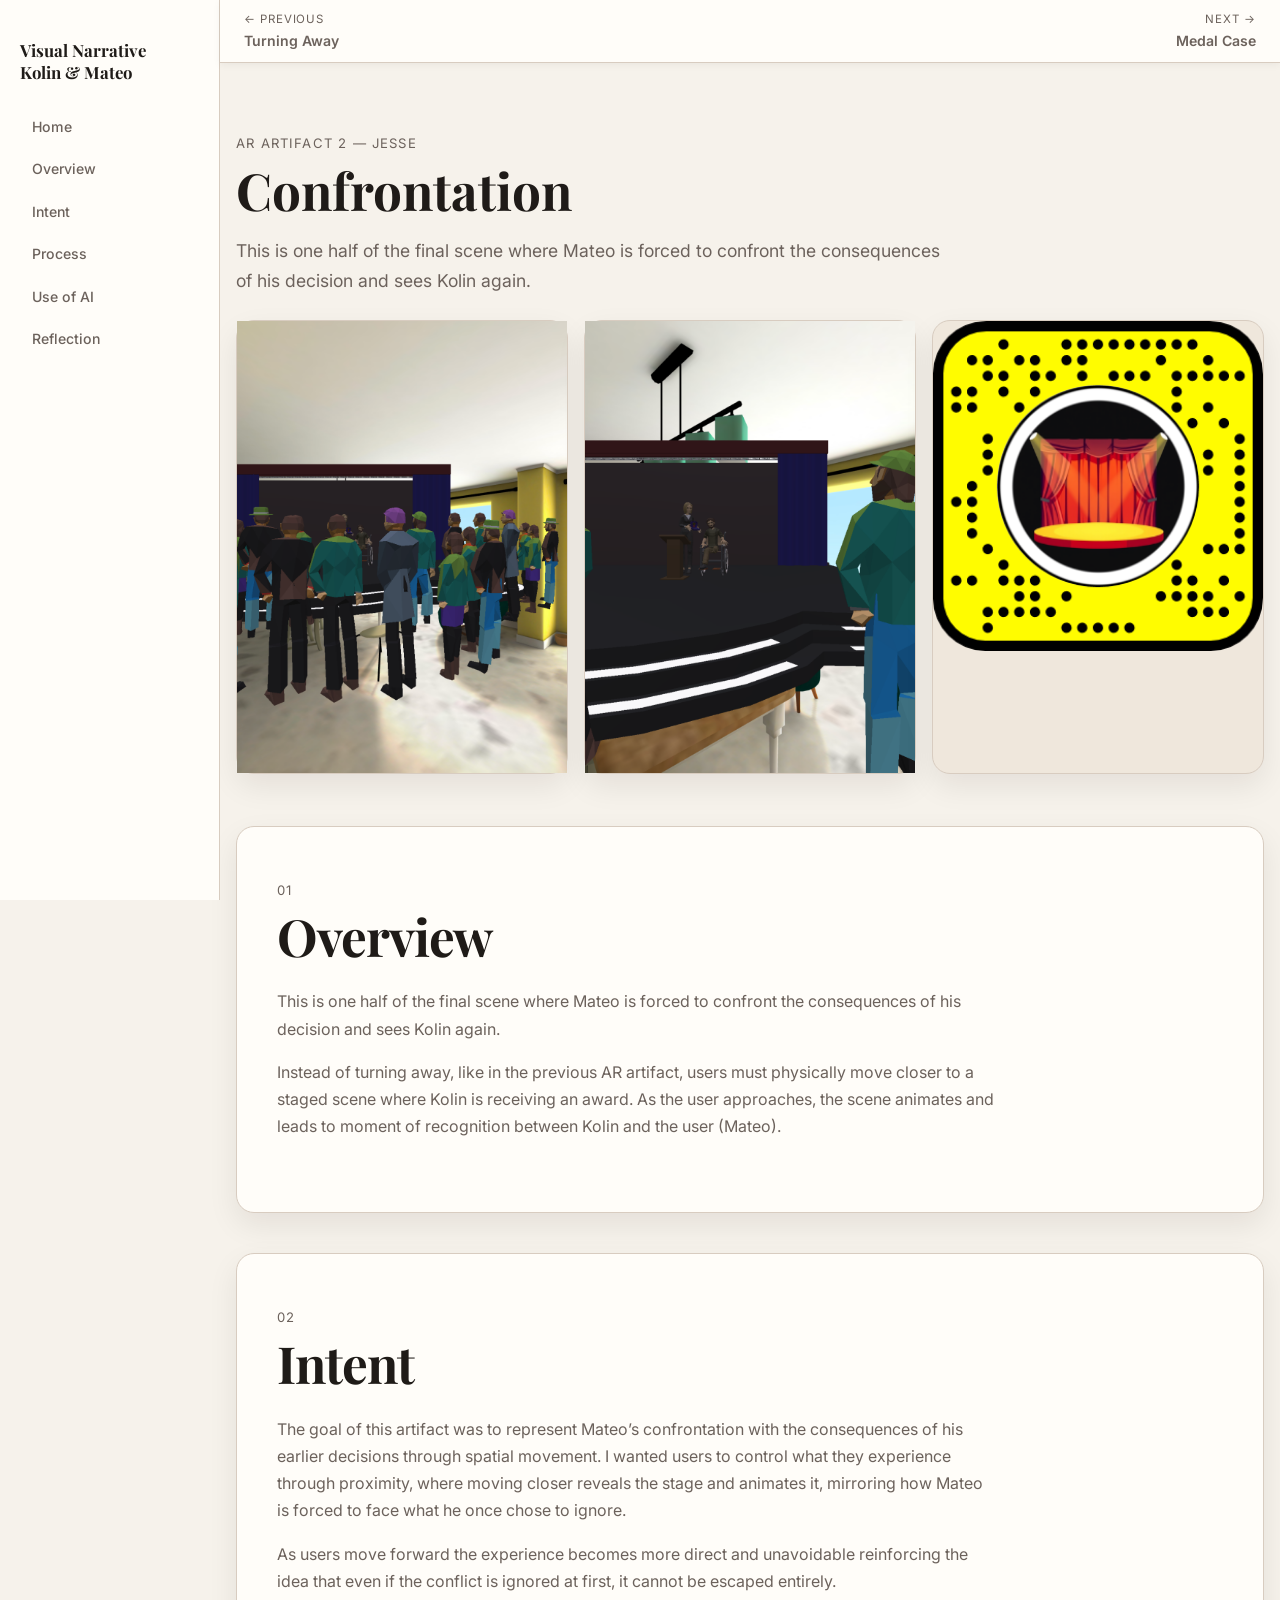
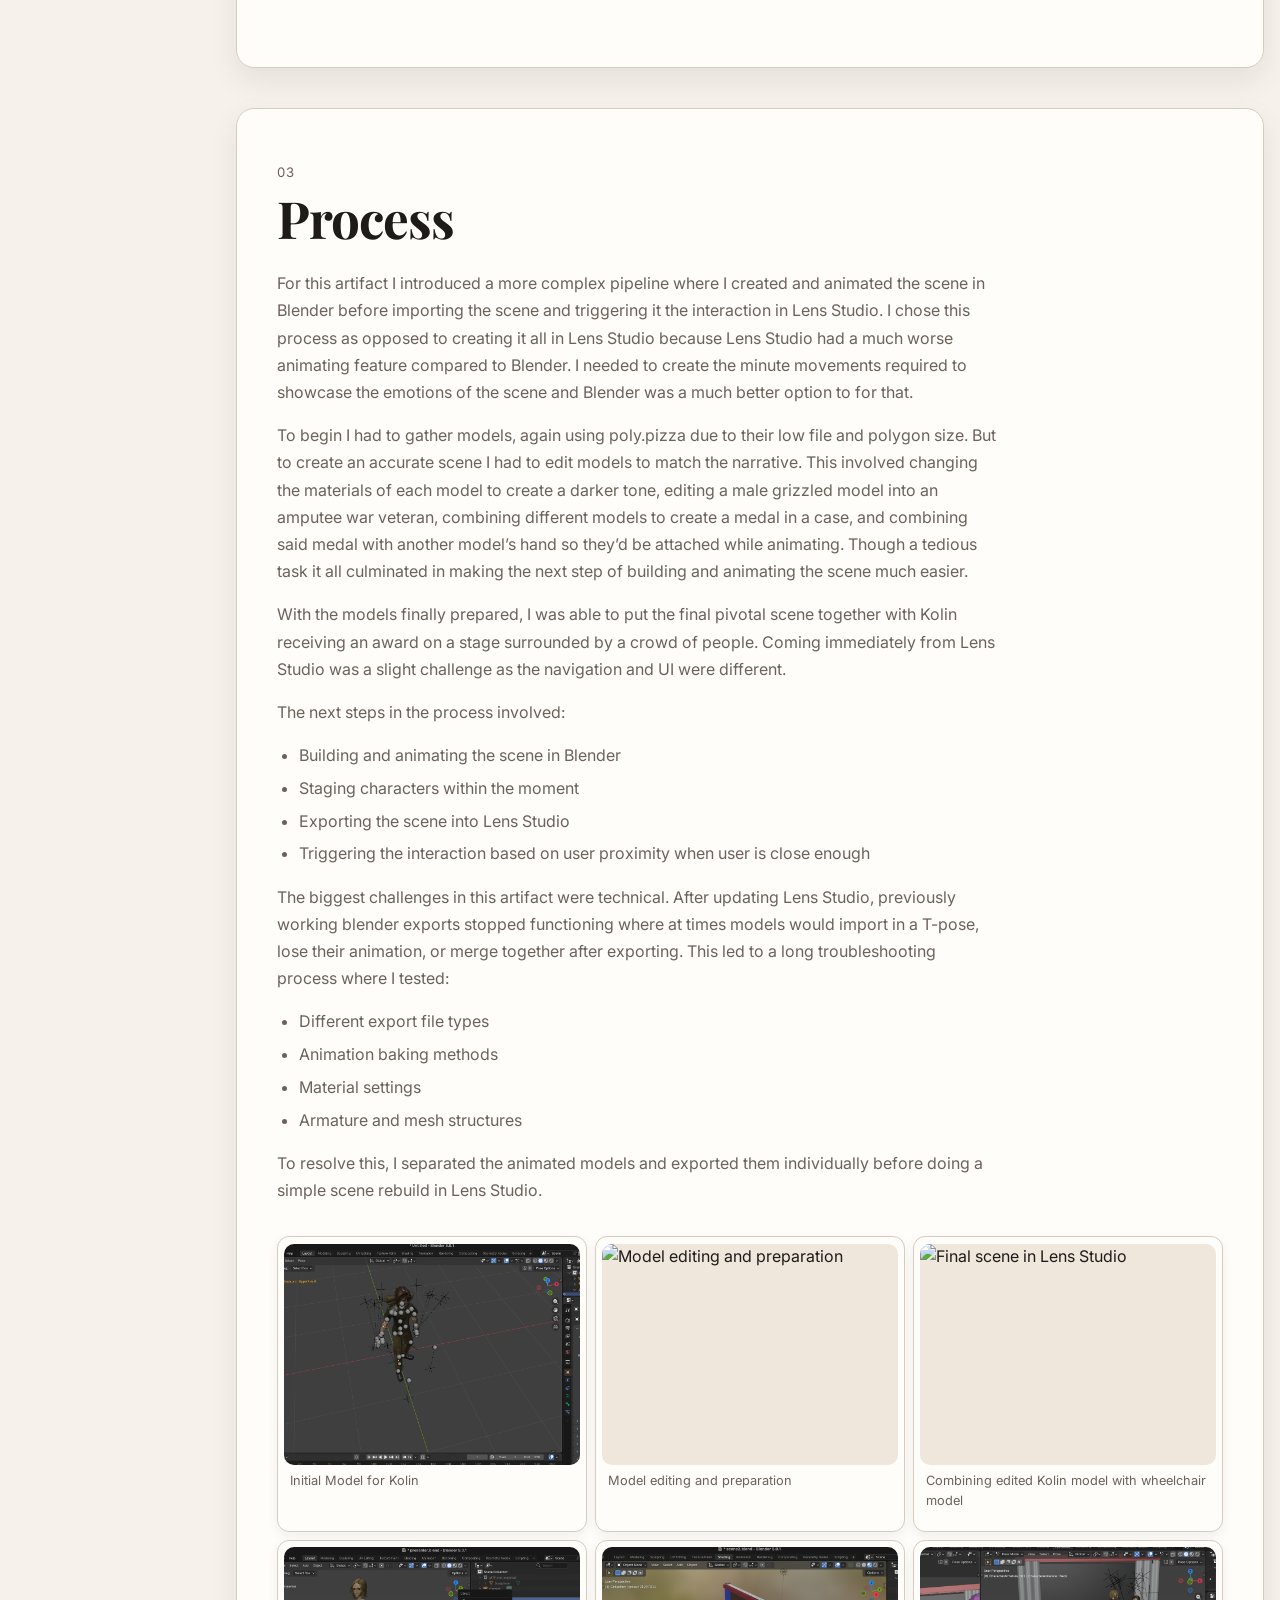
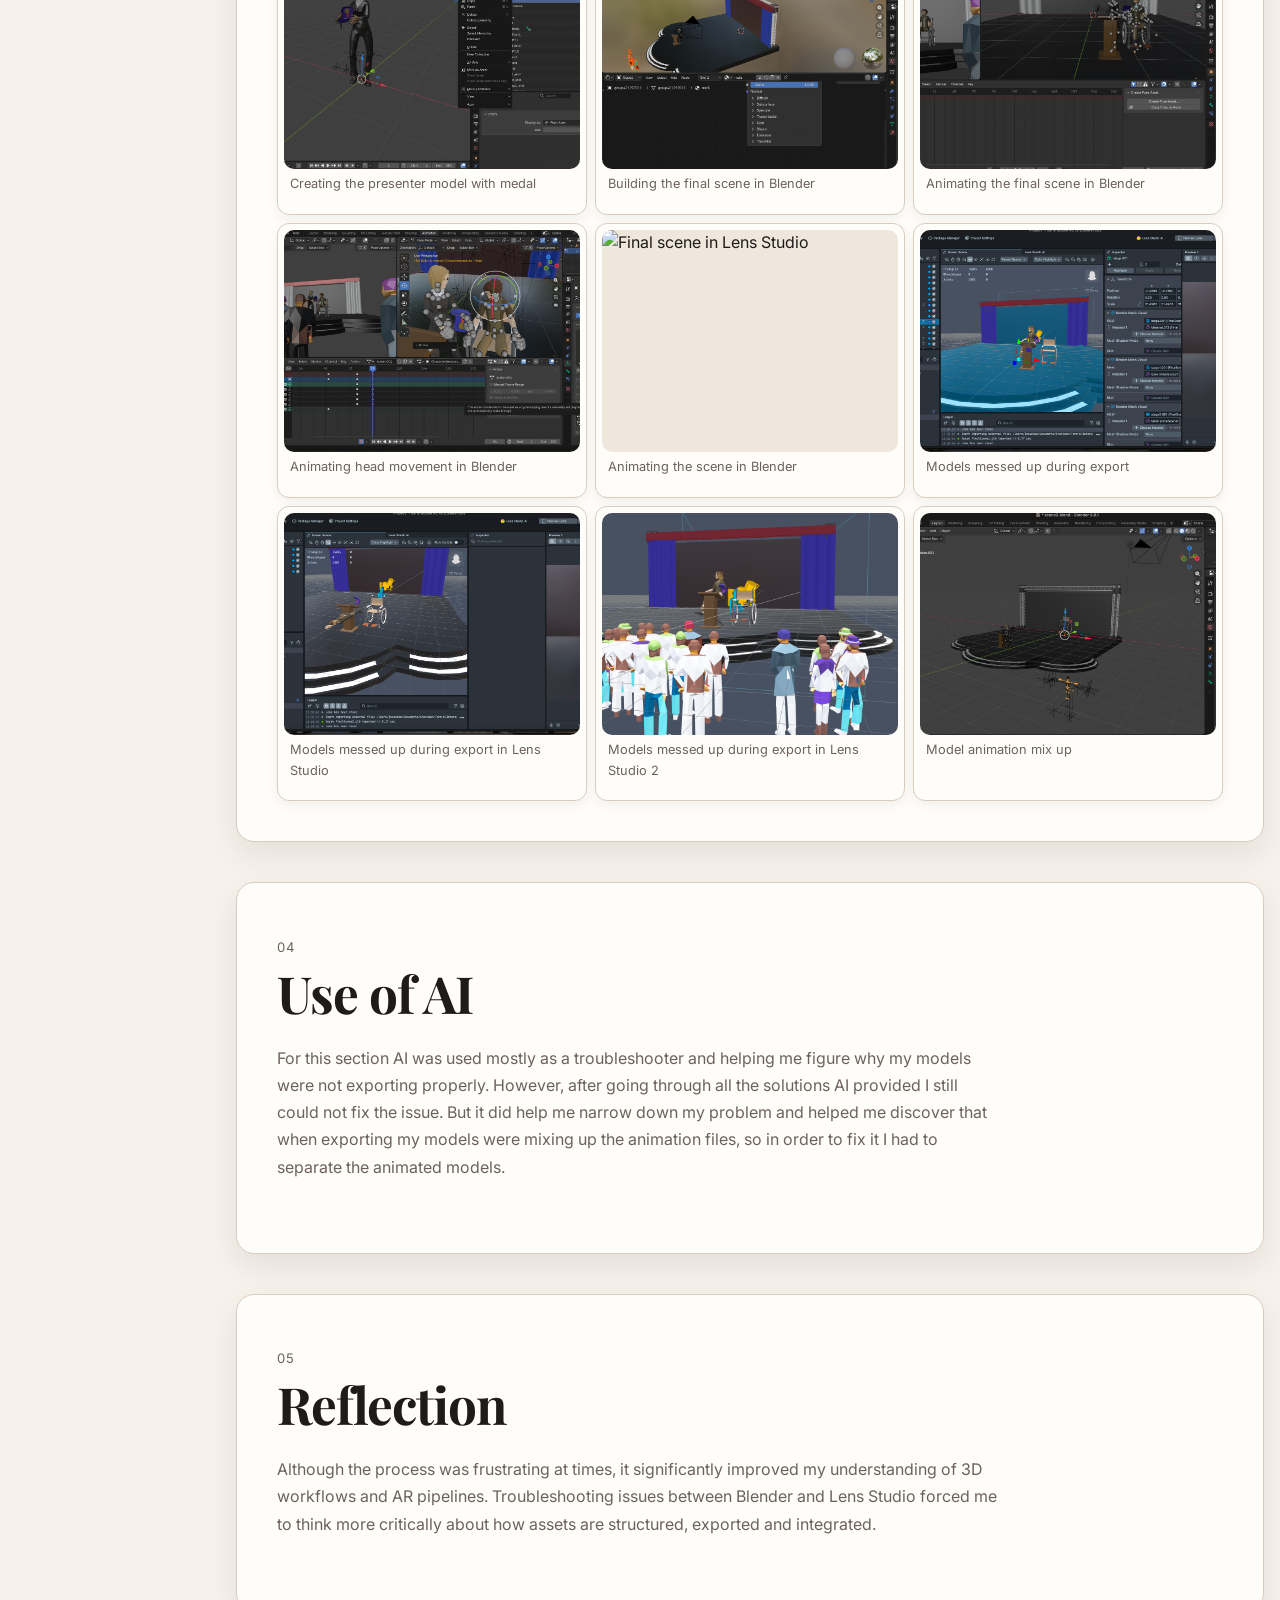
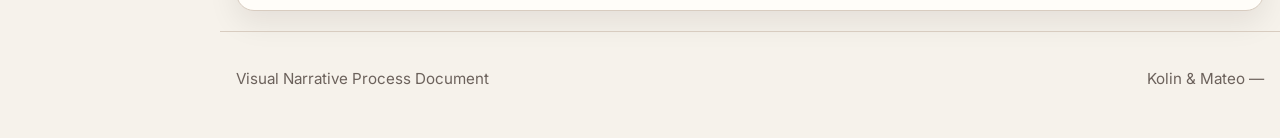
==== commit 1ef10ede: "Update hero images, nav links, image assets, and styling" ====
--- a/ar-confrontation.html
+++ b/ar-confrontation.html
@@ -26,7 +26,7 @@
 
   <nav class="page-topnav">
     <a href="ar-turn-around.html" class="nav-prev"><span class="nav-label">&larr; Previous</span>Turning Away</a>
-    <a href="index.html" class="nav-next"><span class="nav-label">Next &rarr;</span>Home</a>
+    <a href="medal-deployment.html" class="nav-next"><span class="nav-label">Next &rarr;</span>Medal Case</a>
   </nav>
 
   <main>
@@ -37,10 +37,13 @@
         <p class="hero-description">This is one half of the final scene where Mateo is forced to confront the consequences of his decision and sees Kolin again.</p>
         <div class="hero-gallery">
           <div class="image-frame">
-            <img src="images/ar-confrontation-hero-1.jpg" alt="Confrontation" />
+            <img src="images/AR 2/AR_1.png" alt="Confrontation" />
           </div>
           <div class="image-frame">
-            <img src="images/ar-confrontation-hero-2.jpg" alt="Confrontation" />
+            <img src="images/AR 2/AR_2.png" alt="Confrontation" />
+          </div>
+           <div class="image-frame">
+            <img src="images/AR 2/snapcode.png" alt="Confrontation" />
           </div>
         </div>
       </div>
@@ -54,12 +57,6 @@
           <p>Instead of turning away, like in the previous AR artifact, users must physically move closer to a staged scene where Kolin is receiving an award. As the user approaches, the scene animates and leads to moment of recognition between Kolin and the user (Mateo).</p>
         </div>
 
-        <div class="media-grid single">
-          <div class="thumb-card">
-            <div class="image-frame"><img class="clickable-image" src="images/ar-confrontation-overview.jpg" alt="AR Confrontation overview" data-caption="Overview &mdash; AR confrontation experience" /></div>
-            <p class="caption">AR Confrontation overview</p>
-          </div>
-        </div>
       </div></div>
     </section>
 
@@ -69,13 +66,6 @@
         <div class="content-block">
           <p>The goal of this artifact was to represent Mateo&rsquo;s confrontation with the consequences of his earlier decisions through spatial movement. I wanted users to control what they experience through proximity, where moving closer reveals the stage and animates it, mirroring how Mateo is forced to face what he once chose to ignore.</p>
           <p>As users move forward the experience becomes more direct and unavoidable reinforcing the idea that even if the conflict is ignored at first, it cannot be escaped entirely.</p>
-        </div>
-
-        <div class="media-grid single">
-          <div class="thumb-card">
-            <div class="image-frame"><img class="clickable-image" src="images/ar-confrontation-intent.jpg" alt="AR Confrontation intent" data-caption="Intent &mdash; proximity-based interaction" /></div>
-            <p class="caption">Intent development image</p>
-          </div>
         </div>
       </div></div>
     </section>
@@ -109,17 +99,52 @@
 
         <div class="media-grid">
           <div class="thumb-card">
-            <div class="image-frame"><img class="clickable-image" src="images/ar-confrontation-process-1.jpg" alt="Blender animation pipeline" data-caption="Process &mdash; Blender animation pipeline" /></div>
-            <p class="caption">Blender animation pipeline</p>
+            <div class="image-frame"><img class="clickable-image" src="images/AR 2/editingKolinModel1.png" alt="Blender animation pipeline" data-caption="Process &mdash; Blender animation pipeline" /></div>
+            <p class="caption">Initial Model for Kolin</p>
           </div>
           <div class="thumb-card">
-            <div class="image-frame"><img class="clickable-image" src="images/ar-confrontation-process-2.jpg" alt="Model editing and preparation" data-caption="Process &mdash; model editing and preparation" /></div>
+            <div class="image-frame"><img class="clickable-image" src="images/AR 2/editingKolinModel2.png" alt="Model editing and preparation" data-caption="Process &mdash; model editing and preparation" /></div>
             <p class="caption">Model editing and preparation</p>
           </div>
           <div class="thumb-card">
-            <div class="image-frame"><img class="clickable-image" src="images/ar-confrontation-process-3.jpg" alt="Final scene in Lens Studio" data-caption="Process &mdash; final scene in Lens Studio" /></div>
-            <p class="caption">Final scene in Lens Studio</p>
+            <div class="image-frame"><img class="clickable-image" src="images/AR 2/KolinonWheelChair.png" alt="Final scene in Lens Studio" data-caption="Process &mdash; final scene in Lens Studio" /></div>
+            <p class="caption">Combining edited Kolin model with wheelchair model</p>
           </div>
+           <div class="thumb-card">
+            <div class="image-frame"><img class="clickable-image" src="images/AR 2/PresenterModel.png" alt="Final scene in Lens Studio" data-caption="Process &mdash; final scene in Lens Studio" /></div>
+            <p class="caption">Creating the presenter model with medal</p>
+          </div>
+          <div class="thumb-card">
+            <div class="image-frame"><img class="clickable-image" src="images/AR 2/BuildingScene.png" alt="Final scene in Lens Studio" data-caption="Process &mdash; final scene in Lens Studio" /></div>
+            <p class="caption">Building the final scene in Blender</p>
+          </div><div class="thumb-card">
+            <div class="image-frame"><img class="clickable-image" src="images/AR 2/AnimatingFinalScene.png" alt="Final scene in Lens Studio" data-caption="Process &mdash; final scene in Lens Studio" /></div>
+            <p class="caption">Animating the final scene in Blender</p>
+          </div><div class="thumb-card">
+            <div class="image-frame"><img class="clickable-image" src="images/AR 2/animatingHeadmovement.png" alt="Final scene in Lens Studio" data-caption="Process &mdash; final scene in Lens Studio" /></div>
+            <p class="caption">Animating head movement in Blender</p>
+          </div>
+          <div class="thumb-card">
+            <div class="image-frame"><img class="clickable-image" src="images/AR 2/AnimatingScene.png" alt="Final scene in Lens Studio" data-caption="Process &mdash; final scene in Lens Studio" /></div>
+            <p class="caption">Animating the scene in Blender</p>
+          </div>
+          <div class="thumb-card">
+            <div class="image-frame"><img class="clickable-image" src="images/AR 2/modelsMessedUp.png" alt="Final scene in Lens Studio" data-caption="Process &mdash; final scene in Lens Studio" /></div>
+            <p class="caption">Models messed up during export</p>
+          </div>
+          <div class="thumb-card">
+            <div class="image-frame"><img class="clickable-image" src="images/AR 2/modelsMessedUp2.png" alt="Final scene in Lens Studio" data-caption="Process &mdash; final scene in Lens Studio" /></div>
+            <p class="caption">Models messed up during export in Lens Studio </p>
+          </div>
+          <div class="thumb-card">
+            <div class="image-frame"><img class="clickable-image" src="images/AR 2/modelsMessedUp3.png" alt="Final scene in Lens Studio" data-caption="Process &mdash; final scene in Lens Studio" /></div>
+            <p class="caption">Models messed up during export in Lens Studio 2</p>
+          </div>
+          <div class="thumb-card">
+            <div class="image-frame"><img class="clickable-image" src="images/AR 2/PoseMessUp.png" alt="Final scene in Lens Studio" data-caption="Process &mdash; final scene in Lens Studio" /></div>
+            <p class="caption">Model animation mix up</p>
+          </div>
+          
         </div>
       </div></div>
     </section>
@@ -131,12 +156,6 @@
           <p>For this section AI was used mostly as a troubleshooter and helping me figure why my models were not exporting properly. However, after going through all the solutions AI provided I still could not fix the issue. But it did help me narrow down my problem and helped me discover that when exporting my models were mixing up the animation files, so in order to fix it I had to separate the animated models.</p>
         </div>
 
-        <div class="media-grid single">
-          <div class="thumb-card">
-            <div class="image-frame"><img class="clickable-image" src="images/ar-confrontation-ai.jpg" alt="AI troubleshooting workflow" data-caption="Use of AI &mdash; troubleshooting export issues" /></div>
-            <p class="caption">AI troubleshooting workflow</p>
-          </div>
-        </div>
       </div></div>
     </section>
 
@@ -147,12 +166,6 @@
           <p>Although the process was frustrating at times, it significantly improved my understanding of 3D workflows and AR pipelines. Troubleshooting issues between Blender and Lens Studio forced me to think more critically about how assets are structured, exported and integrated.</p>
         </div>
 
-        <div class="media-grid single">
-          <div class="thumb-card">
-            <div class="image-frame"><img class="clickable-image" src="images/ar-confrontation-reflection.jpg" alt="Final AR Confrontation artifact" data-caption="Reflection &mdash; final AR artifact" /></div>
-            <p class="caption">Final AR Confrontation artifact</p>
-          </div>
-        </div>
       </div></div>
     </section>
   </main>
--- a/style.css
+++ b/style.css
@@ -887,7 +887,7 @@
   min-width: 0;
   aspect-ratio: auto;
   border-radius: var(--radius-md);
-  overflow: hidden;
+  overflow: visible;
   border: 1px solid var(--line);
   box-shadow: var(--shadow);
 }
@@ -896,6 +896,7 @@
   width: 100%;
   height: auto;
   object-fit: contain;
+  object-position: center;
   display: block;
 }
 
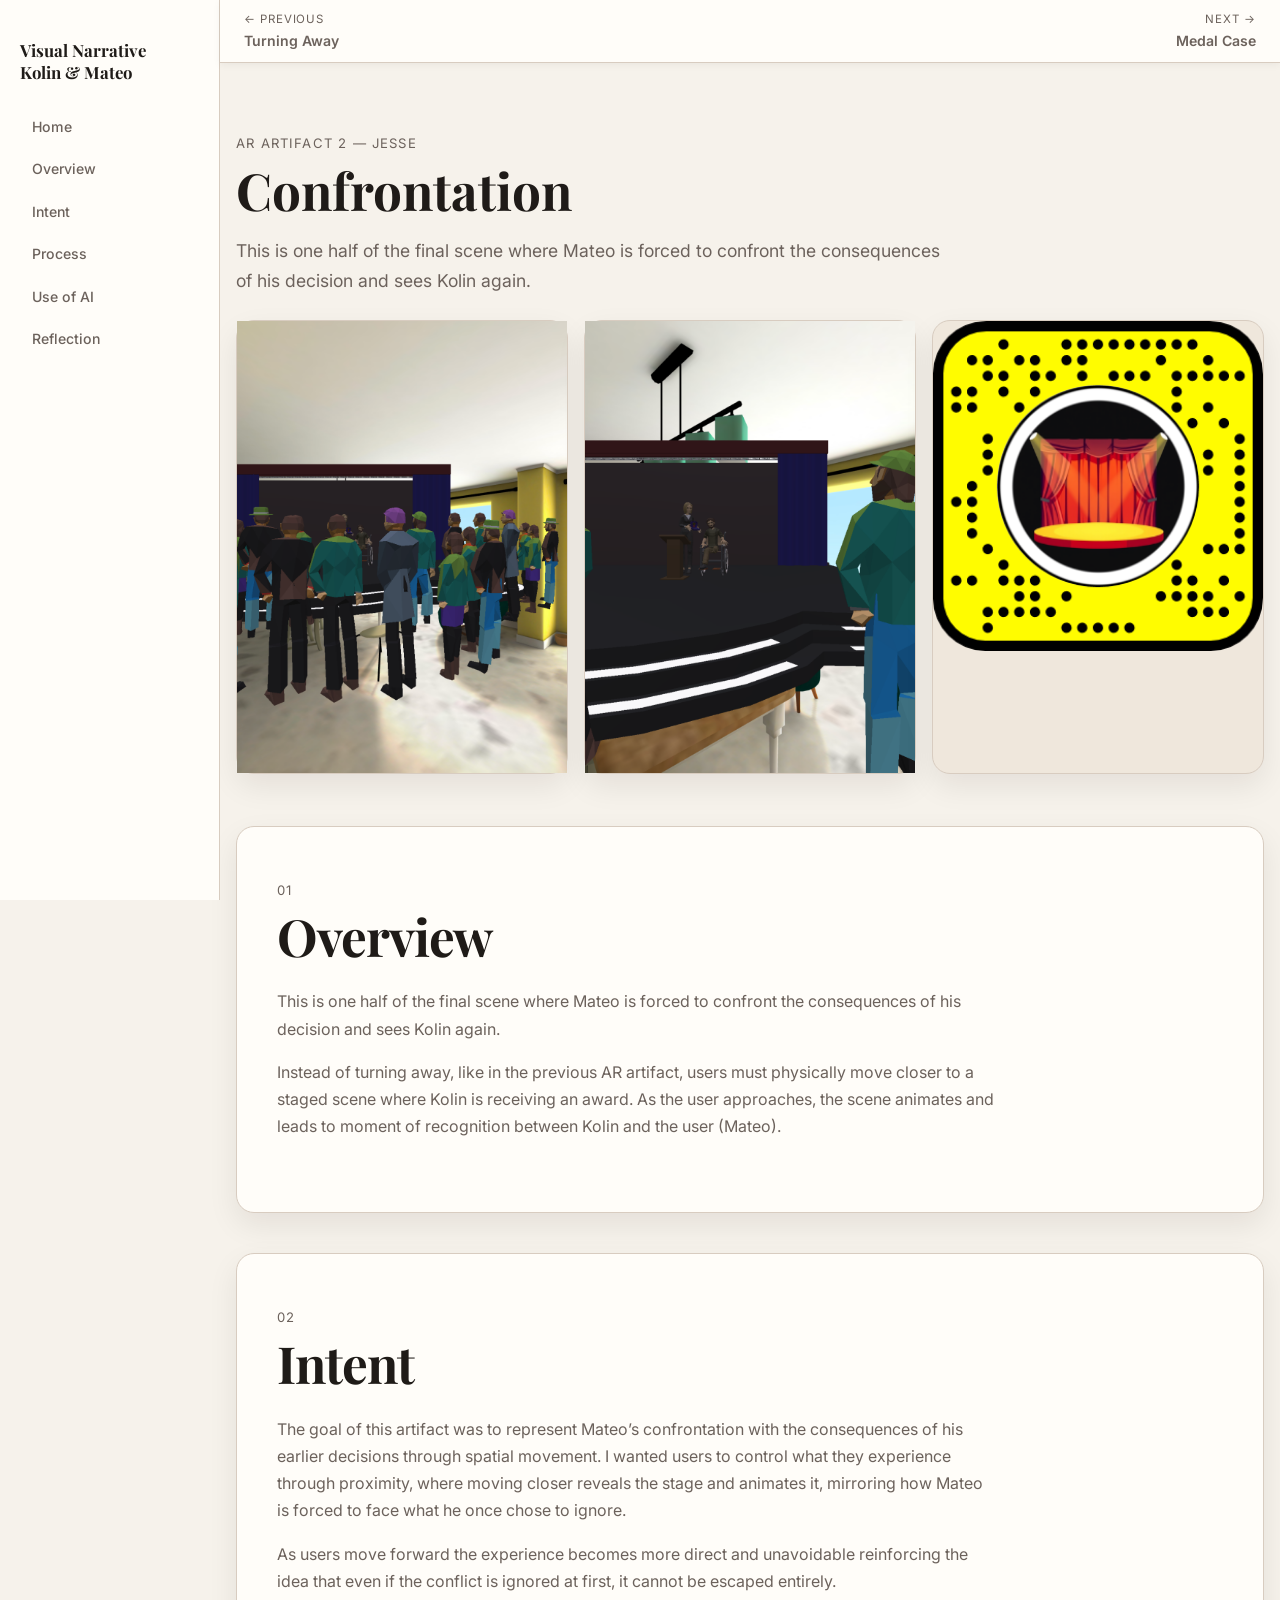
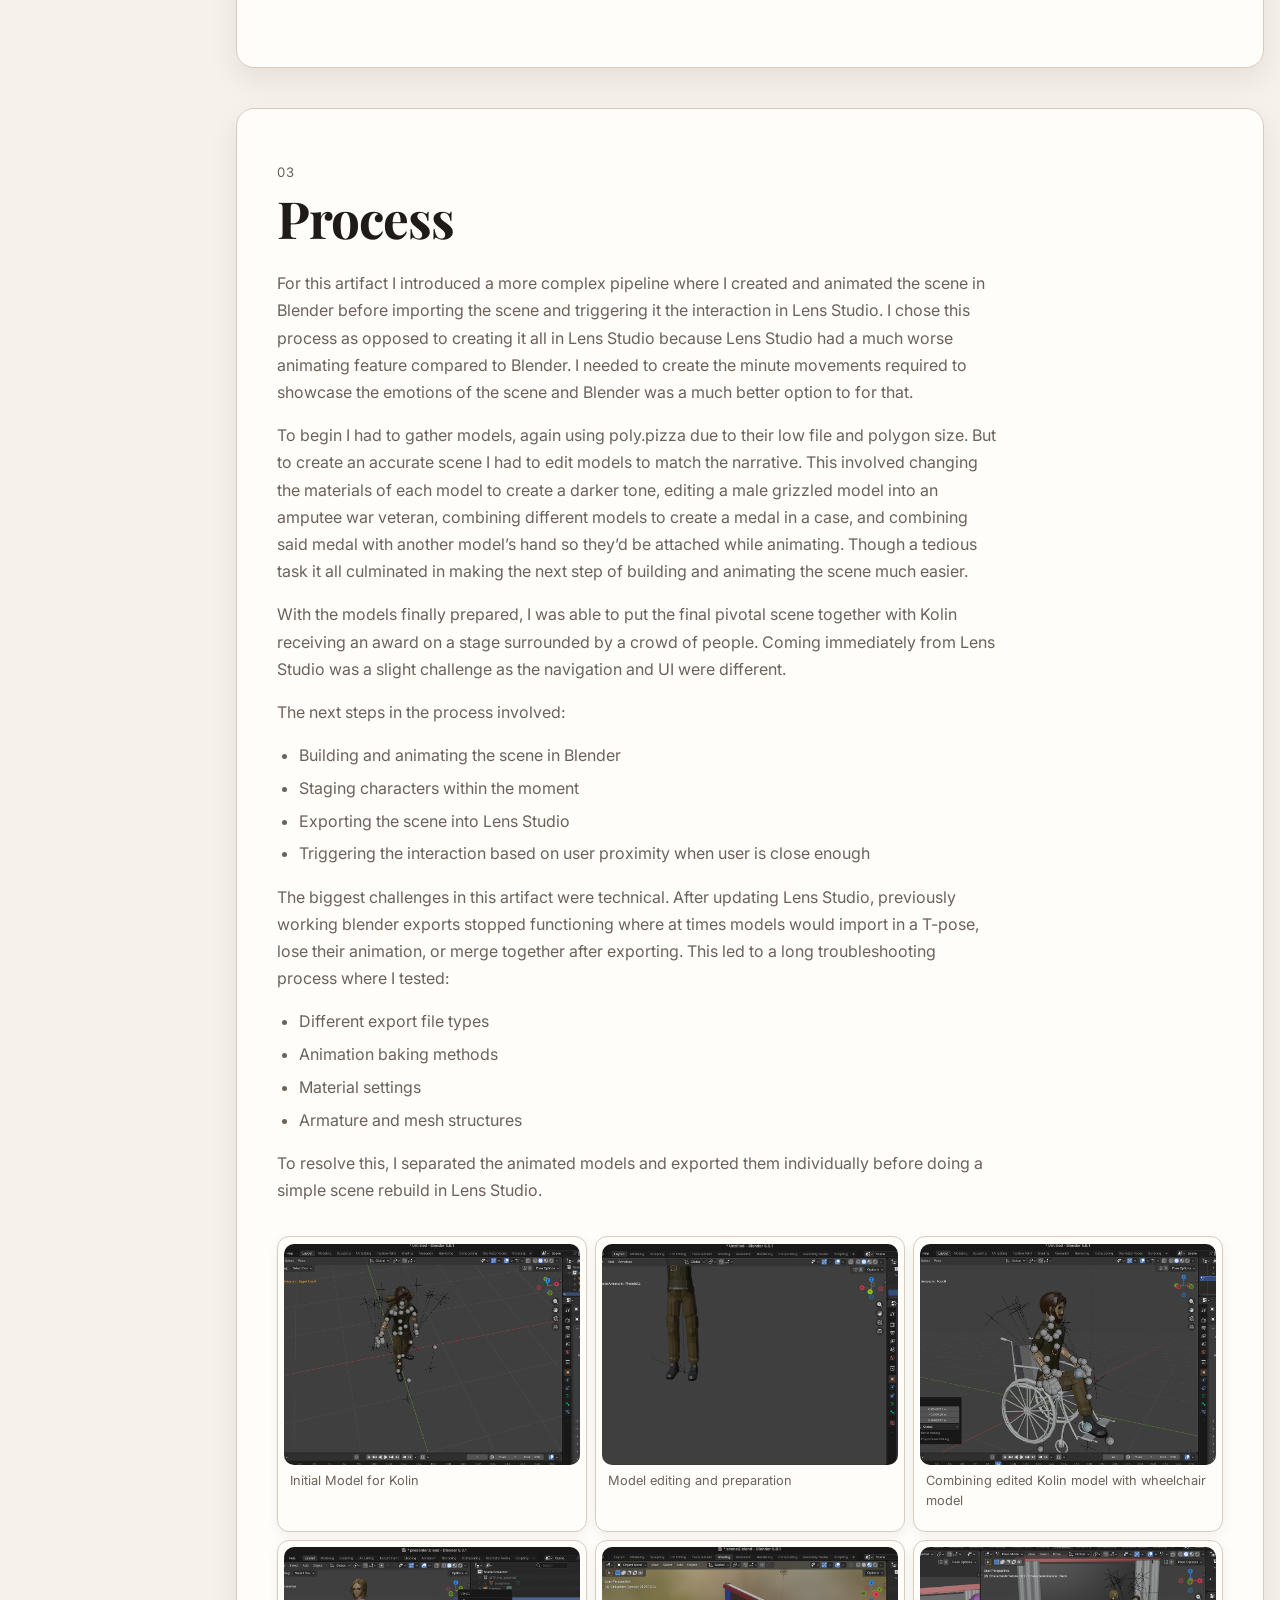
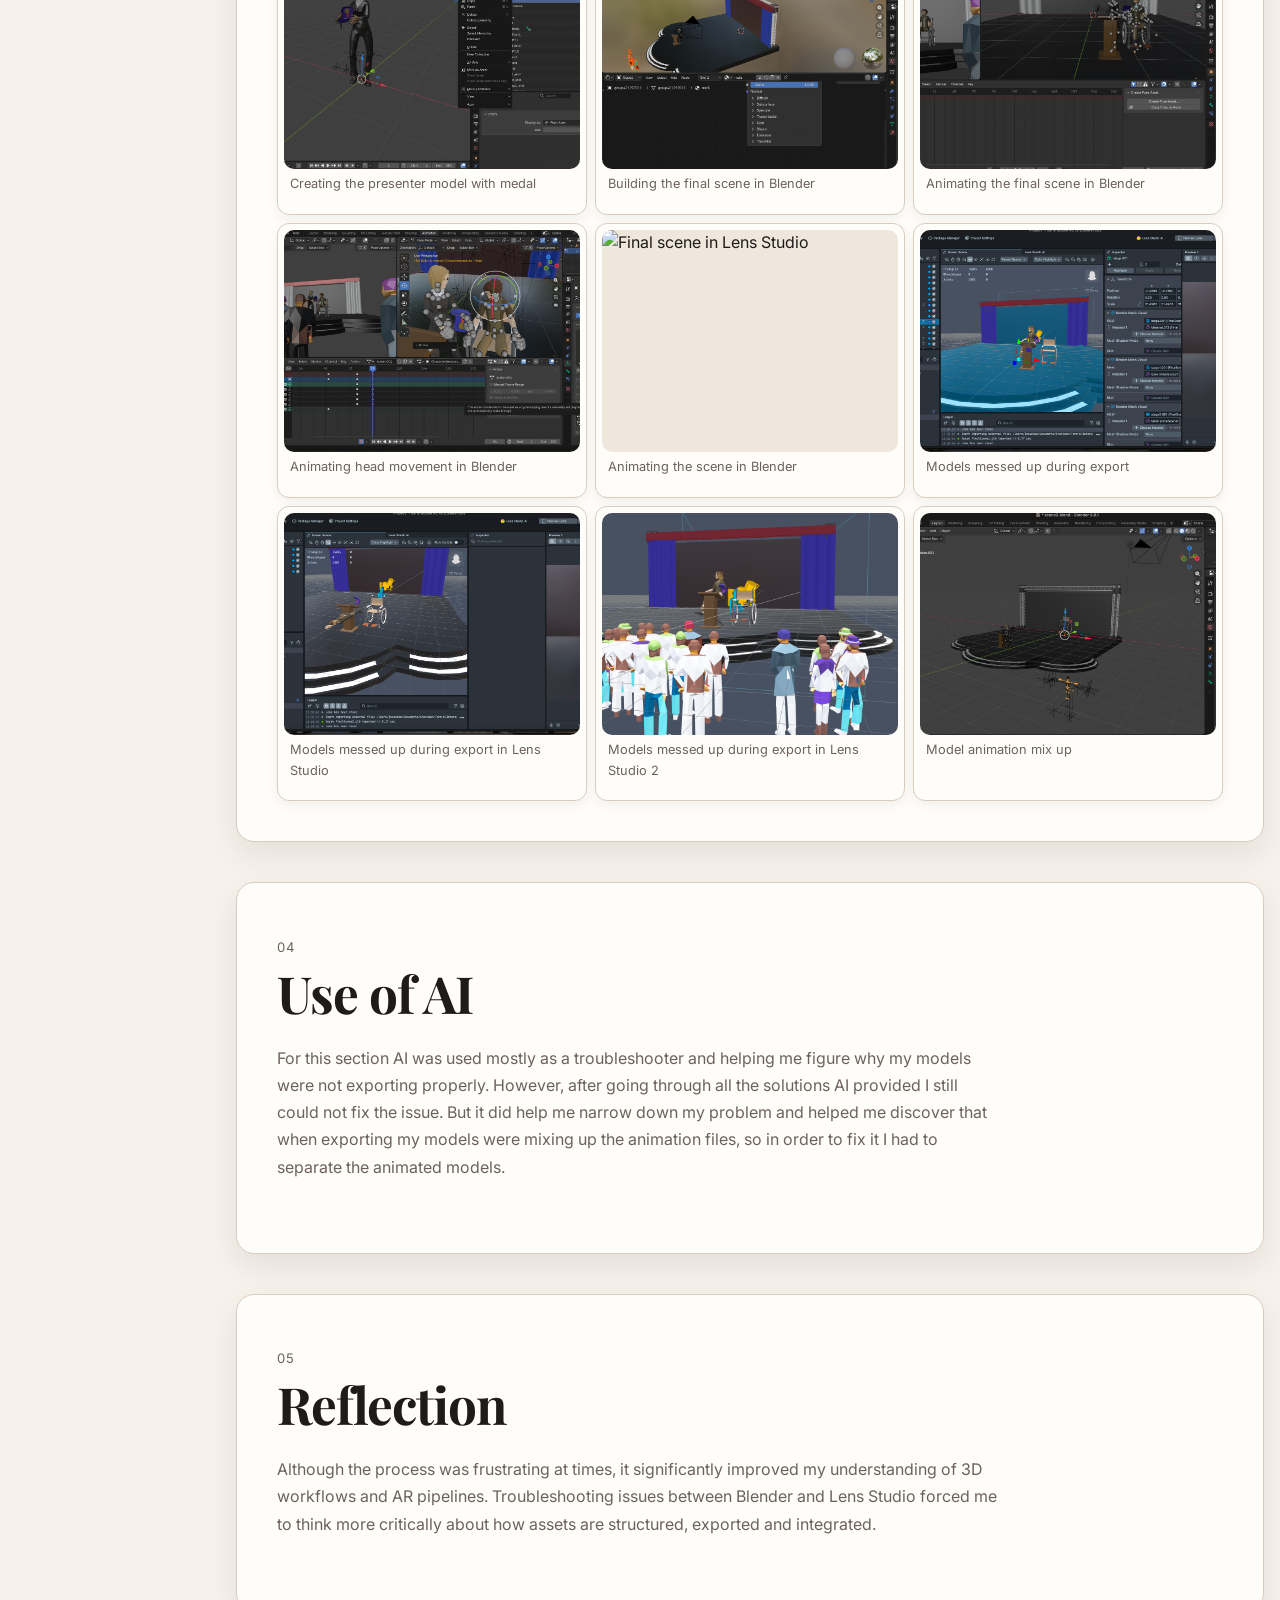
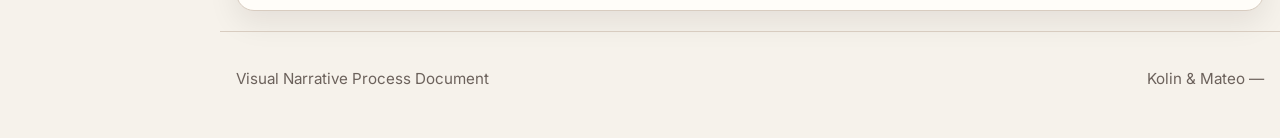
==== commit ba829114: "Fix image paths: remove spaces from folders/files, fix case mismatches for GitHub Pages" ====
--- a/ar-confrontation.html
+++ b/ar-confrontation.html
@@ -37,13 +37,13 @@
         <p class="hero-description">This is one half of the final scene where Mateo is forced to confront the consequences of his decision and sees Kolin again.</p>
         <div class="hero-gallery">
           <div class="image-frame">
-            <img src="images/AR 2/AR_1.png" alt="Confrontation" />
+            <img src="images/AR2/AR_1.png" alt="Confrontation" />
           </div>
           <div class="image-frame">
-            <img src="images/AR 2/AR_2.png" alt="Confrontation" />
+            <img src="images/AR2/AR_2.png" alt="Confrontation" />
           </div>
            <div class="image-frame">
-            <img src="images/AR 2/snapcode.png" alt="Confrontation" />
+            <img src="images/AR2/snapcode.png" alt="Confrontation" />
           </div>
         </div>
       </div>
@@ -99,49 +99,49 @@
 
         <div class="media-grid">
           <div class="thumb-card">
-            <div class="image-frame"><img class="clickable-image" src="images/AR 2/editingKolinModel1.png" alt="Blender animation pipeline" data-caption="Process &mdash; Blender animation pipeline" /></div>
+            <div class="image-frame"><img class="clickable-image" src="images/AR2/editingKolinModel1.png" alt="Blender animation pipeline" data-caption="Process &mdash; Blender animation pipeline" /></div>
             <p class="caption">Initial Model for Kolin</p>
           </div>
           <div class="thumb-card">
-            <div class="image-frame"><img class="clickable-image" src="images/AR 2/editingKolinModel2.png" alt="Model editing and preparation" data-caption="Process &mdash; model editing and preparation" /></div>
+            <div class="image-frame"><img class="clickable-image" src="images/AR2/EditingKolinModel2.png" alt="Model editing and preparation" data-caption="Process &mdash; model editing and preparation" /></div>
             <p class="caption">Model editing and preparation</p>
           </div>
           <div class="thumb-card">
-            <div class="image-frame"><img class="clickable-image" src="images/AR 2/KolinonWheelChair.png" alt="Final scene in Lens Studio" data-caption="Process &mdash; final scene in Lens Studio" /></div>
+            <div class="image-frame"><img class="clickable-image" src="images/AR2/KolinOnWheelchair.png" alt="Final scene in Lens Studio" data-caption="Process &mdash; final scene in Lens Studio" /></div>
             <p class="caption">Combining edited Kolin model with wheelchair model</p>
           </div>
            <div class="thumb-card">
-            <div class="image-frame"><img class="clickable-image" src="images/AR 2/PresenterModel.png" alt="Final scene in Lens Studio" data-caption="Process &mdash; final scene in Lens Studio" /></div>
+            <div class="image-frame"><img class="clickable-image" src="images/AR2/PresenterModel.png" alt="Final scene in Lens Studio" data-caption="Process &mdash; final scene in Lens Studio" /></div>
             <p class="caption">Creating the presenter model with medal</p>
           </div>
           <div class="thumb-card">
-            <div class="image-frame"><img class="clickable-image" src="images/AR 2/BuildingScene.png" alt="Final scene in Lens Studio" data-caption="Process &mdash; final scene in Lens Studio" /></div>
+            <div class="image-frame"><img class="clickable-image" src="images/AR2/BuildingScene.png" alt="Final scene in Lens Studio" data-caption="Process &mdash; final scene in Lens Studio" /></div>
             <p class="caption">Building the final scene in Blender</p>
           </div><div class="thumb-card">
-            <div class="image-frame"><img class="clickable-image" src="images/AR 2/AnimatingFinalScene.png" alt="Final scene in Lens Studio" data-caption="Process &mdash; final scene in Lens Studio" /></div>
+            <div class="image-frame"><img class="clickable-image" src="images/AR2/AnimatingFinalScene.png" alt="Final scene in Lens Studio" data-caption="Process &mdash; final scene in Lens Studio" /></div>
             <p class="caption">Animating the final scene in Blender</p>
           </div><div class="thumb-card">
-            <div class="image-frame"><img class="clickable-image" src="images/AR 2/animatingHeadmovement.png" alt="Final scene in Lens Studio" data-caption="Process &mdash; final scene in Lens Studio" /></div>
+            <div class="image-frame"><img class="clickable-image" src="images/AR2/animatingHeadmovement.png" alt="Final scene in Lens Studio" data-caption="Process &mdash; final scene in Lens Studio" /></div>
             <p class="caption">Animating head movement in Blender</p>
           </div>
           <div class="thumb-card">
-            <div class="image-frame"><img class="clickable-image" src="images/AR 2/AnimatingScene.png" alt="Final scene in Lens Studio" data-caption="Process &mdash; final scene in Lens Studio" /></div>
+            <div class="image-frame"><img class="clickable-image" src="images/AR2/AnimatingScene.png" alt="Final scene in Lens Studio" data-caption="Process &mdash; final scene in Lens Studio" /></div>
             <p class="caption">Animating the scene in Blender</p>
           </div>
           <div class="thumb-card">
-            <div class="image-frame"><img class="clickable-image" src="images/AR 2/modelsMessedUp.png" alt="Final scene in Lens Studio" data-caption="Process &mdash; final scene in Lens Studio" /></div>
+            <div class="image-frame"><img class="clickable-image" src="images/AR2/modelsMessedUp.png" alt="Final scene in Lens Studio" data-caption="Process &mdash; final scene in Lens Studio" /></div>
             <p class="caption">Models messed up during export</p>
           </div>
           <div class="thumb-card">
-            <div class="image-frame"><img class="clickable-image" src="images/AR 2/modelsMessedUp2.png" alt="Final scene in Lens Studio" data-caption="Process &mdash; final scene in Lens Studio" /></div>
+            <div class="image-frame"><img class="clickable-image" src="images/AR2/modelsMessedUp2.png" alt="Final scene in Lens Studio" data-caption="Process &mdash; final scene in Lens Studio" /></div>
             <p class="caption">Models messed up during export in Lens Studio </p>
           </div>
           <div class="thumb-card">
-            <div class="image-frame"><img class="clickable-image" src="images/AR 2/modelsMessedUp3.png" alt="Final scene in Lens Studio" data-caption="Process &mdash; final scene in Lens Studio" /></div>
+            <div class="image-frame"><img class="clickable-image" src="images/AR2/modelsMessedUp3.png" alt="Final scene in Lens Studio" data-caption="Process &mdash; final scene in Lens Studio" /></div>
             <p class="caption">Models messed up during export in Lens Studio 2</p>
           </div>
           <div class="thumb-card">
-            <div class="image-frame"><img class="clickable-image" src="images/AR 2/PoseMessUp.png" alt="Final scene in Lens Studio" data-caption="Process &mdash; final scene in Lens Studio" /></div>
+            <div class="image-frame"><img class="clickable-image" src="images/AR2/PoseMessUp.png" alt="Final scene in Lens Studio" data-caption="Process &mdash; final scene in Lens Studio" /></div>
             <p class="caption">Model animation mix up</p>
           </div>
           
